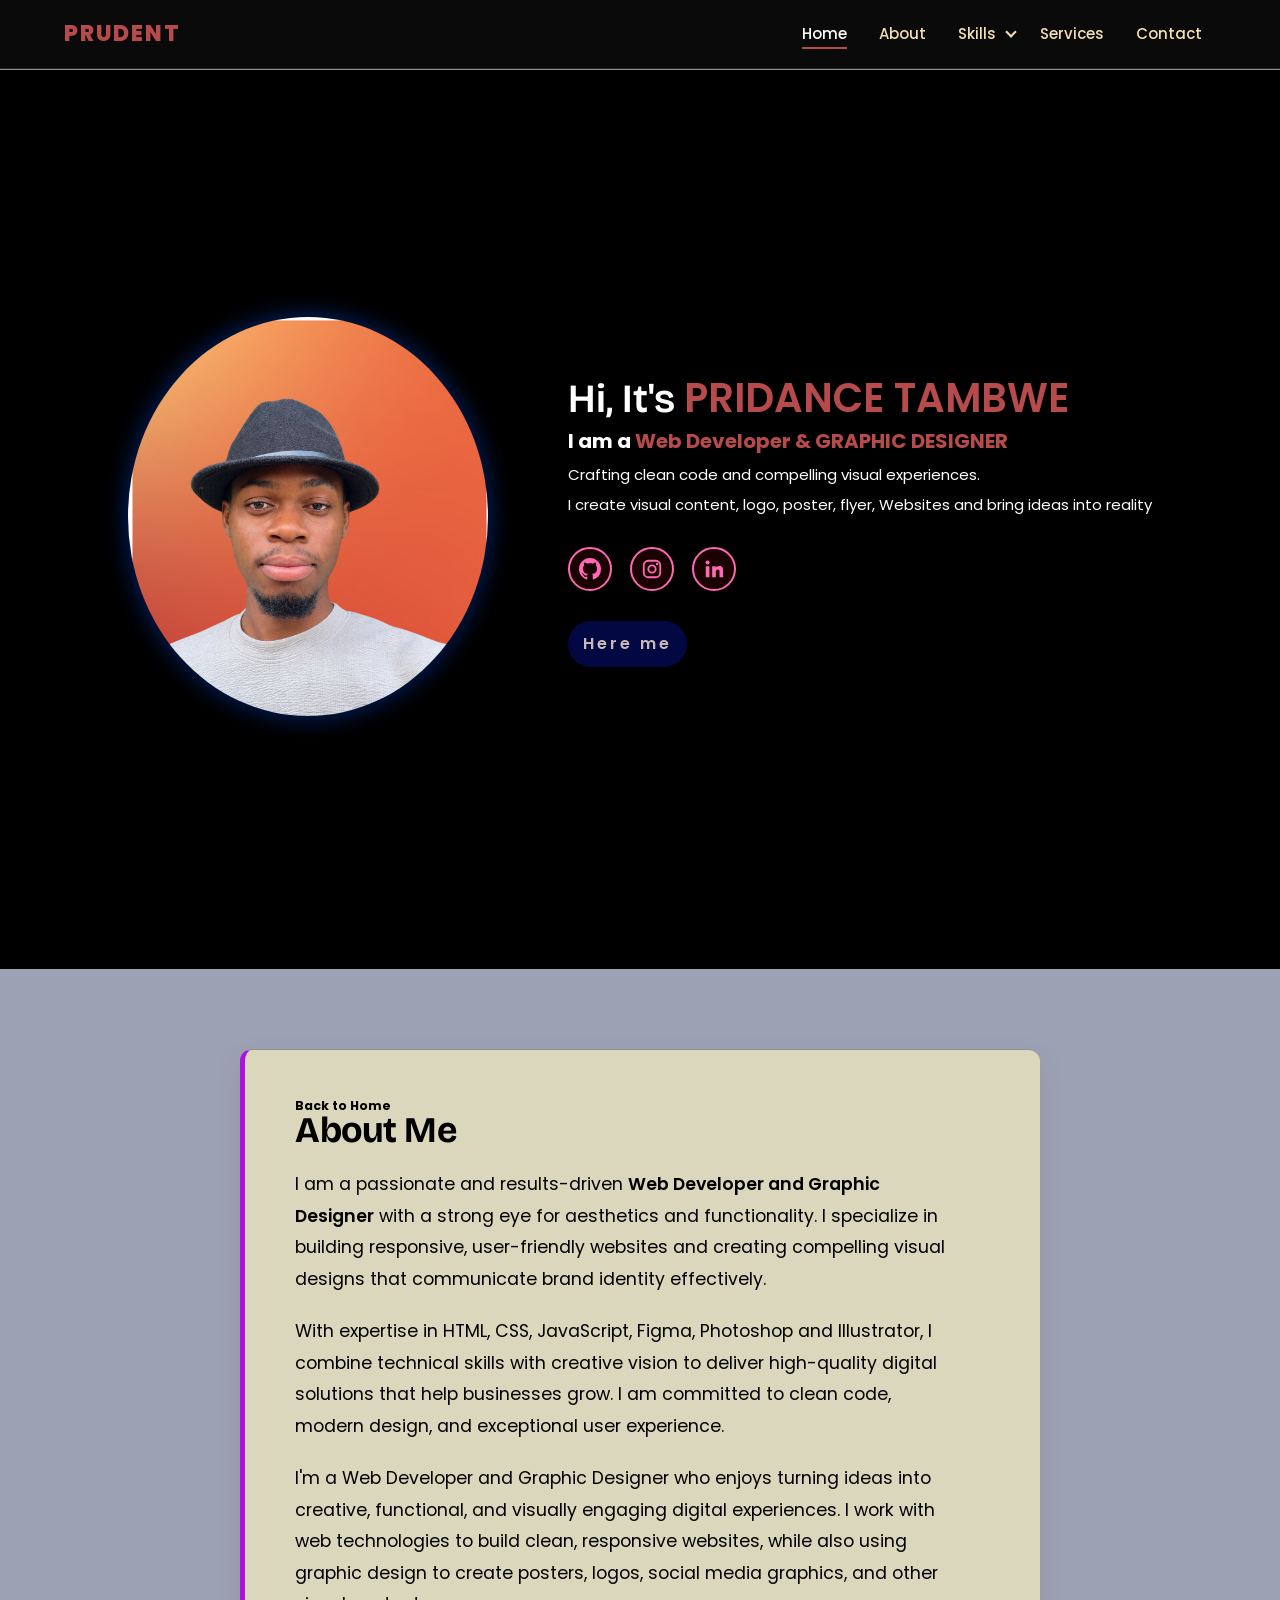
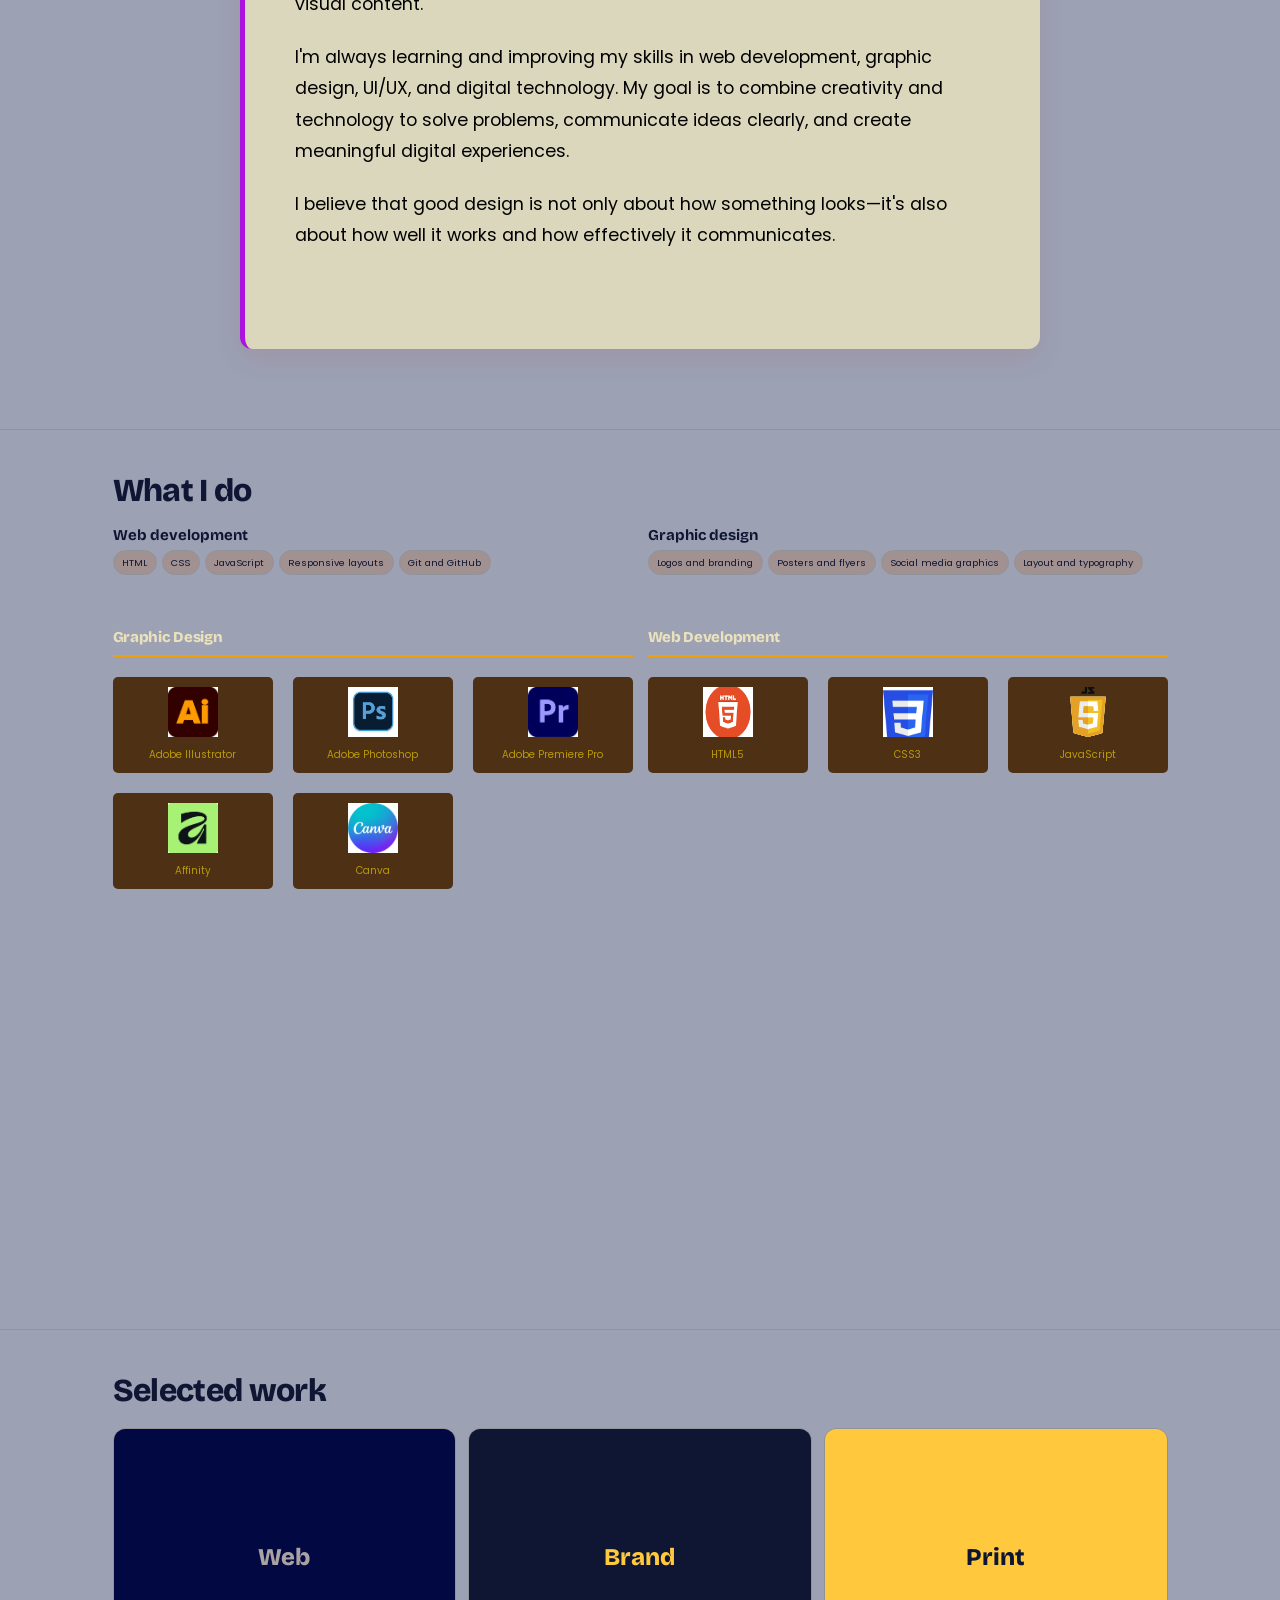
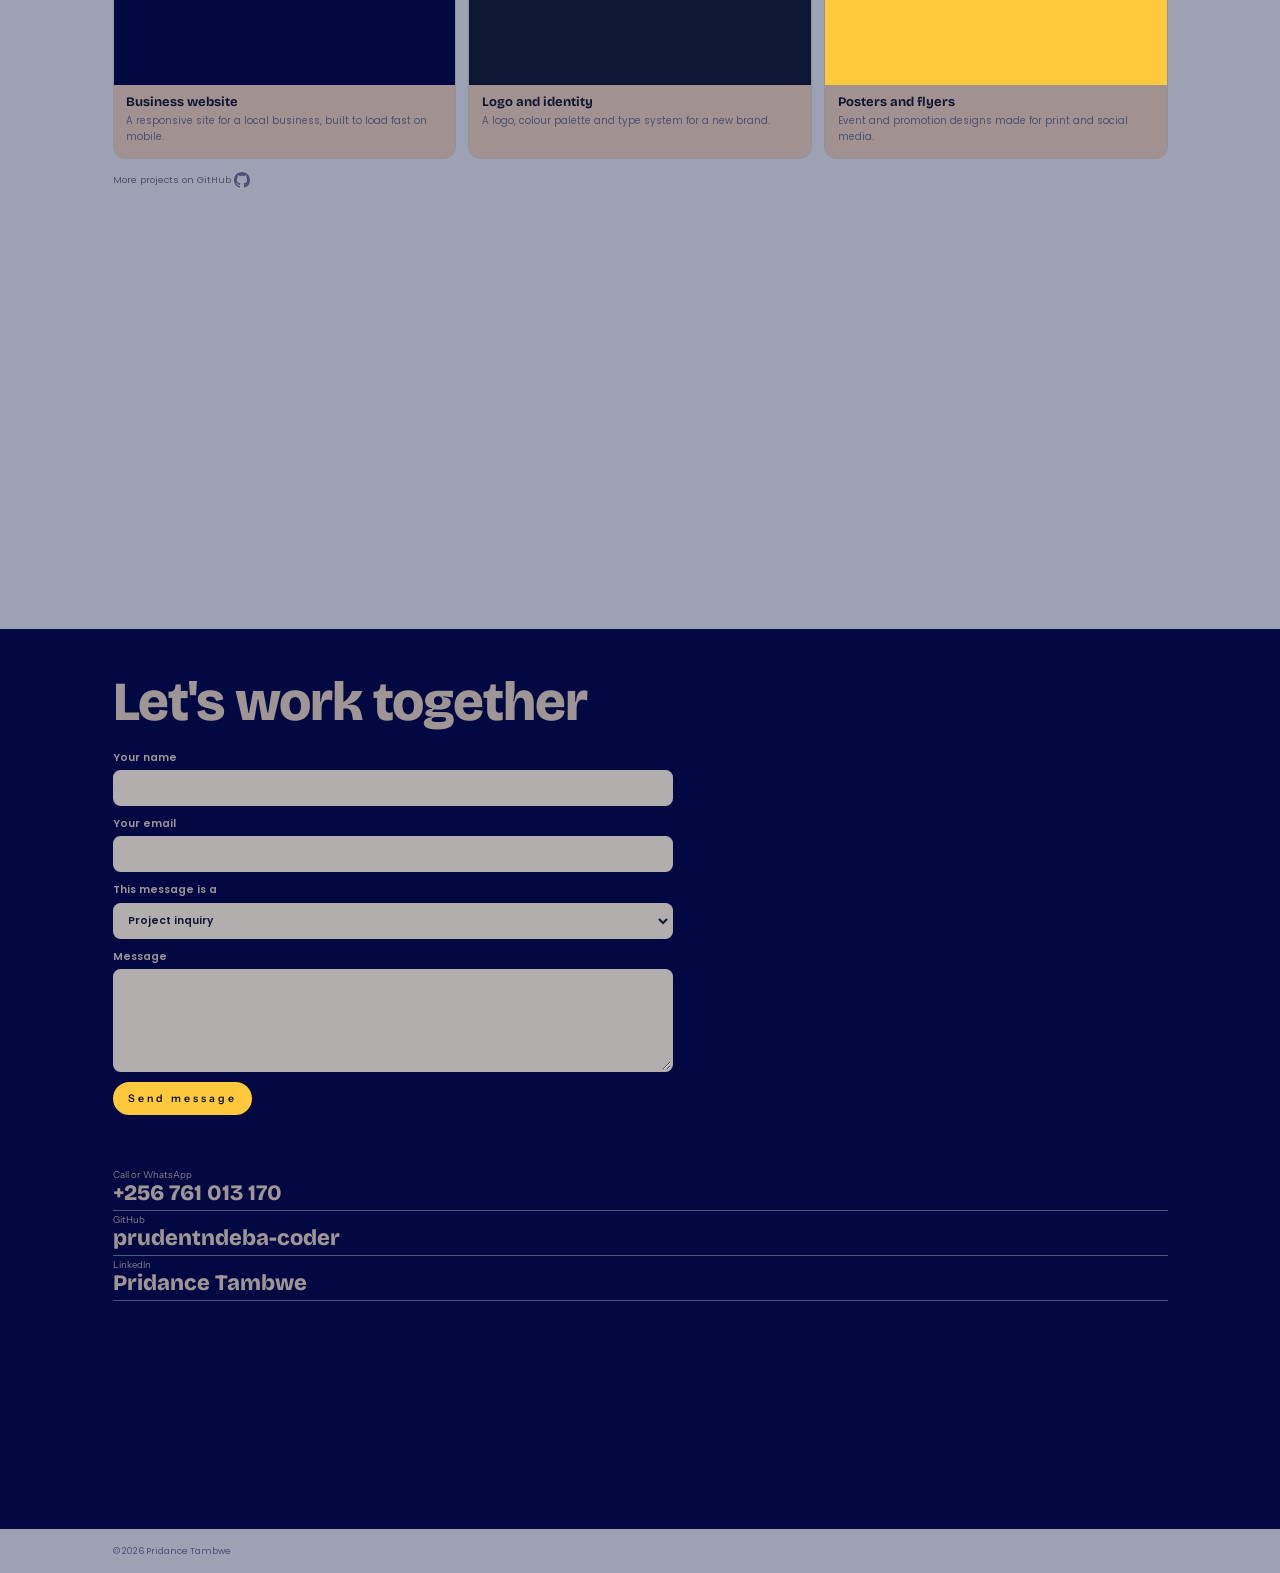
==== index.html @ c1146a16 "Add files via upload" ====
<!DOCTYPE html>
<html lang="en">

<head>
    <meta charset="UTF-8">
    <meta name="viewport" content="width=device-width, initial-scale=1.0">
    <link rel="preconnect" href="https://fonts.googleapis.com">
    <link rel="preconnect" href="https://fonts.gstatic.com" crossorigin>
    <link rel="stylesheet" href="https://fonts.googleapis.com/css2?family=Bricolage+Grotesque:wght@600;800&family=Instrument+Sans:wght@400;600&family=Poppins:wght@100;400;500;600;700;800&display=swap">
    <title>Pridance Tambwe | Web Developer & Graphic Designer</title>
    <link rel="stylesheet" href="style.css">
    <link rel="stylesheet" href="Styles.css">
    <link rel="stylesheet" href="nav.css">
    <script src="nav.js" defer></script>
</head>

<body class="Home-page">
    <header class="site-header">
    <div class="nav-inner">
      <a class="brand" href="index.html">PRUDENT</a>
      <button class="nav-toggle" type="button" aria-expanded="false" aria-controls="main-menu" aria-label="Open menu"><span></span></button>
      <nav class="main-nav" aria-label="Main">
        <ul id="main-menu">
        <li><a href="index.html" class="active" aria-current="page">Home</a></li>
        <li><a href="About.html">About</a></li>
        <li class="has-dropdown">
          <a href="Skills.html">Skills</a>
          <button class="dd-toggle" type="button" aria-expanded="false" aria-label="Show skills menu"></button>
          <ul class="dropdown">
            <li><a href="Skills.html#html">HTML</a></li>
            <li><a href="Skills.html#css">CSS</a></li>
            <li><a href="Skills.html#javascript">JavaScript</a></li>
            <li><a href="Skills.html#photoshop">Adobe Photoshop</a></li>
            <li><a href="Skills.html#illustrator">Adobe Illustrator</a></li>
            <li><a href="Skills.html#premiere">Adobe Premiere Pro</a></li>
            <li><a href="Skills.html#affinity">Affinity</a></li>
            <li><a href="Skills.html#canva">Canva</a></li>
          </ul>
        </li>
        <li><a href="Services.html">Services</a></li>
        <li><a href="Contact.html">Contact</a></li>
        </ul>
      </nav>
    </div>
  </header>
    <section class="home">
        <div class="home-img">
            <img src="1.png" alt="Portrait of Pridance Tambwe">
        </div>
        <div class="home-content">
            <h1>Hi, It's <span>PRIDANCE TAMBWE</span></h1>
            <h5>I am a <span>Web Developer & GRAPHIC DESIGNER
                </span></h5>
               <div class="tagline">
                <p>Crafting clean code and compelling visual experiences.</p>
                <p>I create visual content, logo, poster, flyer, Websites and bring ideas into reality</p>
            </div>
            <div class=" social-icons">
                <a href="https://github.com/prudentndeba-coder" aria-label="GitHub"><svg class="icon" viewBox="0 0 16 16" aria-hidden="true" focusable="false"><path fill="currentColor" d="M8 0C3.58 0 0 3.58 0 8c0 3.54 2.29 6.53 5.47 7.59.4.07.55-.17.55-.38 0-.19-.01-.82-.01-1.49-2.01.37-2.53-.49-2.69-.94-.09-.23-.48-.94-.82-1.13-.28-.15-.68-.52-.01-.53.63-.01 1.08.58 1.23.82.72 1.21 1.87.87 2.33.66.07-.52.28-.87.51-1.07-1.78-.2-3.64-.89-3.64-3.95 0-.87.31-1.59.82-2.15-.08-.2-.36-1.02.08-2.12 0 0 .67-.21 2.2.82.64-.18 1.32-.27 2-.27.68 0 1.36.09 2 .27 1.53-1.04 2.2-.82 2.2-.82.44 1.1.16 1.92.08 2.12.51.56.82 1.27.82 2.15 0 3.07-1.87 3.75-3.65 3.95.29.25.54.73.54 1.48 0 1.07-.01 1.93-.01 2.2 0 .21.15.46.55.38A8.013 8.013 0 0016 8c0-4.42-3.58-8-8-8z"/></svg></a>
                <a href="https://www.instagram.com/prudentndeba/" aria-label="Instagram"><svg class="icon" viewBox="0 0 24 24" aria-hidden="true" focusable="false"><rect x="3" y="3" width="18" height="18" rx="5" fill="none" stroke="currentColor" stroke-width="2"/><circle cx="12" cy="12" r="4" fill="none" stroke="currentColor" stroke-width="2"/><circle cx="17.5" cy="6.5" r="1.3" fill="currentColor"/></svg></a>
                <a href="https://www.linkedin.com/in/prudent-ndeba-33538540b?" aria-label="LinkedIn"><svg class="icon" viewBox="0 0 24 24" aria-hidden="true" focusable="false"><rect x="3" y="9" width="4" height="12" fill="currentColor"/><circle cx="5" cy="5" r="2.2" fill="currentColor"/><path fill="currentColor" d="M10 9h3.8v1.7c.6-1.1 2-2 3.9-2 3.4 0 4.3 2.2 4.3 5.1V21h-4v-6c0-1.4-.3-2.5-1.8-2.5S14 13.6 14 15v6h-4z"/></svg></a>




        </div>
        <a href="https://t.me/prudent_ndeba" class="btn">Here me</a>
        </div>
    </section>







    <section class="about">
        <h3><a href="index.html" class="back">Back to Home</a></h3>
        <h2>About Me</h2>
        <p>I am a passionate and results-driven <span>Web Developer and Graphic Designer</span> with a strong eye for aesthetics and functionality. I specialize in building responsive, user-friendly websites and creating compelling visual designs that communicate brand identity effectively.</p>
        <p>With expertise in HTML, CSS, JavaScript, Figma, Photoshop and Illustrator, I combine technical skills with creative vision to deliver high-quality digital solutions that help businesses grow. I am committed to clean code, modern design, and exceptional user experience.</p>
        <p>I'm a Web Developer and Graphic Designer who enjoys turning ideas into creative, functional, and visually engaging digital experiences. I work with web technologies to build clean, responsive websites, while also using graphic design to create posters, logos, social media graphics, and other visual content.</p>
        <p>I'm always learning and improving my skills in web development, graphic design, UI/UX, and digital technology. My goal is to combine creativity and technology to solve problems, communicate ideas clearly, and create meaningful digital experiences.</p>
        <p>I believe that good design is not only about how something looks—it's also about how well it works and how effectively it communicates.</p>

    </section>






    <section id="skills">
        <div class="wrap">
            <h2>What I do</h2>
            <div class="skills">
                <div>
                    <h3>Web development</h3>
                    <ul>
                        <li>HTML</li>
                        <li>CSS</li>
                        <li>JavaScript</li>
                        <li>Responsive layouts</li>
                        <li>Git and GitHub</li>
                    </ul>
                </div>
                <div>
                    <h3>Graphic design</h3>
                    <ul>
                        <li>Logos and branding</li>
                        <li>Posters and flyers</li>
                        <li>Social media graphics</li>
                        <li>Layout and typography</li>
                    </ul>
                </div>



                <div class="skills-category">
                    <h2>Graphic Design</h2>
                    <div class="skills-grid">
                        <div class="skill-item">
                            <img src="illustrator.png" alt="Adobe illustrator">
                            <span>Adobe Illustrator</span>
                        </div>
                        <div class="skill-item">
                            <img src="photoshop.jpg" alt="Adobe Photoshop">
                            <span>Adobe Photoshop</span>
                        </div>
                        <div class="skill-item">
                            <img src="premier.png" alt="Adobe Premiere Pro">
                            <span>Adobe Premiere Pro</span>
                        </div>
                        <div class="skill-item">

                            <img src="2.png" alt="Affinity">
                            <span>Affinity</span>
                        </div>
                        <div class="skill-item">
                            <img src="hello.jpg" alt="Canva">
                            <span>Canva</span>
                        </div>
                    </div>
                </div>
                <div class="skills-category">
                    <h2>Web Development</h2>
                    <div class="skills-grid">
                        <div class="skill-item">
                            <img src="htl logo.png" alt="">
                            <span>HTML5</span>
                        </div>
                        <div class="skill-item">
                            <img src="CSS.png" alt="">
                            <span>CSS3</span>
                        </div>
                        <div class="skill-item">
                            <img src="Javascript-shield.svg" alt="Javascript">
                            <span>JavaScript</span>
                        </div>
                    </div>
                </div>

    </div>
        </div>
    </section>








    <section id="work">
        <div class="wrap">
            <h2>Selected work</h2>
            <div class="work">
                <article class="proj">
                    <div class="thumb t1">Web</div>
                    <div class="b">
                        <h3>Business website</h3>
                        <p>A responsive site for a local business, built to load fast on mobile.</p>
                    </div>
                </article>
                <article class="proj">
                    <div class="thumb t2">Brand</div>
                    <div class="b">
                        <h3>Logo and identity</h3>
                        <p>A logo, colour palette and type system for a new brand.</p>
                    </div>
                </article>
                <article class="proj">
                    <div class="thumb t3">Print</div>
                    <div class="b">
                        <h3>Posters and flyers</h3>
                        <p>Event and promotion designs made for print and social media.</p>
                    </div>
                </article>
            </div>
            <p class="note">More projects on <a href="https://github.com/prudentndeba-coder">GitHub <svg class="icon" viewBox="0 0 16 16" aria-hidden="true" focusable="false"><path fill="currentColor" d="M8 0C3.58 0 0 3.58 0 8c0 3.54 2.29 6.53 5.47 7.59.4.07.55-.17.55-.38 0-.19-.01-.82-.01-1.49-2.01.37-2.53-.49-2.69-.94-.09-.23-.48-.94-.82-1.13-.28-.15-.68-.52-.01-.53.63-.01 1.08.58 1.23.82.72 1.21 1.87.87 2.33.66.07-.52.28-.87.51-1.07-1.78-.2-3.64-.89-3.64-3.95 0-.87.31-1.59.82-2.15-.08-.2-.36-1.02.08-2.12 0 0 .67-.21 2.2.82.64-.18 1.32-.27 2-.27.68 0 1.36.09 2 .27 1.53-1.04 2.2-.82 2.2-.82.44 1.1.16 1.92.08 2.12.51.56.82 1.27.82 2.15 0 3.07-1.87 3.75-3.65 3.95.29.25.54.73.54 1.48 0 1.07-.01 1.93-.01 2.2 0 .21.15.46.55.38A8.013 8.013 0 0016 8c0-4.42-3.58-8-8-8z"/></svg></a> </p>
        </div>
    </section>









    <section id="contact" class="contact">
        <div class="wrap">
            <h2>Let's work together</h2>
            <form id="f" class="form">
                <label>Your name<input name="name" required autocomplete="name"></label>
                <label>Your email<input name="email" type="email" required autocomplete="email"></label>
                <label>This message is a<select name="kind">
                        <option>Project inquiry</option>
                        <option>Feedback</option>
                        <option>Other</option>
                    </select></label>
                <label>Message<textarea name="msg" rows="5" required></textarea></label>
                <button class="btn" type="submit">Send message</button>

                <!-- This element will hold our beautiful thank you message -->
                <p id="st" role="status"></p>
            </form>
            <a href="tel:+256761013170"><small>Call or WhatsApp</small>+256 761 013 170</a>
            <a href="https://github.com/prudentndeba-coder"><small>GitHub</small>prudentndeba-coder</a>
            <a href="https://www.linkedin.com/in/pridance-tambwe-33538540b"><small>LinkedIn</small>Pridance Tambwe</a>
        </div>
    </section>
    <footer>
        <div class="wrap">&copy; 2026 Pridance Tambwe</div>
    </footer>

    <script src="Javascript.js"></script>
</body>

</html>
---- style.css ----
*{
    margin: 0;
    padding: 0;
    box-sizing: border-box;
    text-decoration:none;
    border: none;
    outline: none;
    font-family:'Poppins',sans-serif;
}

html{
    font-size: 62.5%; 
}

body{
    width: 100%;
    min-height: 100vh;
    background-color: black;
    color: white;
}

section{
    min-height: 100vh;
    padding: 6rem 9% 5rem;
}

/* --- Your Exact Profile & Content Styles --- */
.home{
    color: white; /* keeps text readable on the black hero */
    display: flex;
    justify-content: center;
    align-items: center;
    gap: 8rem;
    background-color: black;
}

.home .home-content h1{
    font-size: 4rem;
    font-weight: 600;
    line-height: 1.3; 
}

span{
    color: #b74b4b;
}

.tagline{
    font-weight: 700;
}

.home-content h5{
    font-size: 2rem;
    margin-bottom: 1rem;
    font-weight: 700;
    display: inline;
}

.home-content p {
    font-size: 1.5rem; 
    font-weight: 400;
    margin-top: 6px;
}

.home-img{
    border-radius: 70%;
}

.home-img img{
    position: relative;
    width: 40vh;
    border-radius: 70%;
    box-shadow: 0 0 25px #012675; 
    cursor: pointer;
    transition: 0.2s linear;
}

.home-img img:hover{
    font-size: 1.8rem;
    font-weight: 500;
}

.social-icons a{
    display: inline-flex;
    justify-content: center;
    align-items: center;
    width: 4.4rem;
    height: 4.4rem;
    background-color: rgb(26, 2, 2);
    border: 0.2rem solid #ff69b4;
    border-radius: 50%;
    margin: 3rem 1.5rem 3rem 0;
    transition: 0.3s ease;
    color: #ff69b4; /* pink icons */
}

.social-icons .icon {
    width: 2.2rem;
    height: 2.2rem;
}

.social-icons a:hover {
    transform: scale(1.08);
    background-color: #ff69b4;
    color: black;
}

.btn{
    display: inline-block;
    padding: 1rem 2.8rem;
    background-color: black;
    border-radius: 4rem;
    font-size: 1.6rem;
    color: #b74b4b;
    letter-spacing: 0.3rem;
    font-weight: 600;
    border: 2px solid #b74b4b;
    transition: 0.3s ease;
    cursor: pointer;
}

.btn:hover{
    transform: scale(1.03);
    background-color: #b74b4b;
    color: black;
}

.typing-text{
    font-size: 20px;
    font-weight: 100;
    min-width: 200px;
    text-emphasis: initial;
}

.typing-text span{
    position: relative;
}

.typing-text span:before{
    content: "Web Developer & Graphic Designer";
    color: #fb0505f4;
    animation: words 20s infinite;
}

.typing-text span:after{
    content: "";
    background-color: black;
    position: absolute;
    width: calc(100% + 8px);
    height: 100%;
    border-left: 3px solid #d62b2b;
    right: -8px;
    animation: cursor 0.6s infinite;
}
   
.about {
  max-width: 800px;
  margin: 80px auto;
  padding: 50px;
  background: #dbd7bc; 
  border-left: 5px solid #aa14dc; 
  border-radius: 12px;
  box-shadow: 0 10px 30px rgba(181, 4, 4, 0.08);
  font-family: 'Segoe UI', Arial, sans-serif;
}

.about h2 {
  font-size: 36px;
  font-weight: 700;
  color: black;
  margin-bottom: 20px;
  letter-spacing: -0.5px;
  align-items: center;
}

.about p {
  font-size: 17.5px;
  line-height: 1.8;
  color: black;
  text-align: left;
  font-weight: 400;
  
}

.about span {
  color: black;
  font-weight: 600;
}


/* ==========================================================================
   2. 📱 INDEPENDENT MOBILE ONLY RESPONSIVENESS (Horizontal Row Layout)
   ========================================================================== */
@media(max-width: 768px) {
    /* Stacks text contents cleaner under the profile row on phones */
    .home {
        flex-direction: column-reverse;
        gap: 4rem;
        text-align: center;
    }

    .home-img img {
        width: 250px;
        height: auto;
    }

    .about {
        margin: 40px 15px;
        padding: 25px;
    }

    .about h2 {
        font-size: 28px;
    }
}

.about a {
    color: black;
}

.about p + p {
    margin-top: 1.2em;
}

.note .icon {
    width: 1.6rem;
    height: 1.6rem;
    vertical-align: middle;
}
---- Styles.css ----
:root{--blue:#020841;--ink:#0f1633;--paper:#9ca1b4;--sun:#ffc83d;--line:#91939b;--bg:var(--paper);--fg:var(--ink);--card:#a19191;--mut:#4a5373;
box-sizing:border-box;padding-top:env(safe-area-inset-top,0px);padding-bottom:env(safe-area-inset-bottom,0px)}
@media (prefers-color-scheme:dark){:root:not([data-theme="light"]){--bg:#0c1126;--fg:#bcbdc4;--card:#141b3a;--line:#262f5c;--mut:#a4abcf}}
:root[data-theme="dark"]{--bg:#0c1126;--fg:#b4b5bc;--card:#141b3a;--line:#262f5c;--mut:#a4abcf}
*{box-sizing:border-box;margin:0}
html{scroll-behavior:smooth;scroll-padding-top:env(safe-area-inset-top,0px)}
body{background:var(--bg);color:var(--fg);font:400 1.05rem/1.6 "Instrument Sans",system-ui,sans-serif}
h1,h2,h3{font-family:"Bricolage Grotesque","Instrument Sans",system-ui,sans-serif;line-height:1.02}
a{color:inherit}
:focus-visible{outline:3px solid var(--sun);outline-offset:3px}
.wrap{max-width:1080px;margin:0 auto;padding:0 1.25rem}
.hero{position:relative;display:grid;grid-template-columns:1.15fr .85fr;gap:1rem;align-items:end;min-height:78vh;padding-top:1rem}
.hero h1{font-size:clamp(3.2rem,10.5vw,7.6rem);font-weight:800;letter-spacing:-.035em;padding-bottom:1.5rem}
.hero p.lead{font-size:1.2rem;max-width:30ch;color:var(--mut);margin-bottom:1.5rem}
.btns{display:flex;flex-wrap:wrap;gap:.75rem;padding-bottom:2.5rem}
.btn{display:inline-block;padding:.8rem 1.3rem;border-radius:999px;font-weight:600;text-decoration:none;background:var(--blue);color:#c9b8b8;border:2px solid var(--blue)}
.btn.alt{background:transparent;color:var(--fg);border-color:var(--fg)}
.btn:hover{background:var(--sun);border-color:var(--sun);color:#0f1633}
.photo{background:#a59898;border-radius:2rem 2rem 0 0;align-self:end;overflow:hidden;box-shadow:-14px 0 0 var(--blue)}
.photo img{display:block;width:100%}
section{padding:4.5rem 0;border-top:1px solid var(--line)}
h2{font-size:clamp(2rem,5vw,3.2rem);font-weight:800;letter-spacing:-.02em;margin-bottom:2rem}
.about{display:block}
.about p{max-width:60ch}
.skills{display:grid;grid-template-columns:1fr 1fr;gap:1.5rem}
.skills h3{font-size:1.5rem;margin-bottom:.75rem}
.skills ul{list-style:none;padding:0;display:flex;flex-wrap:wrap;gap:.5rem}
.skills li{border:1.5px solid var(--line);background:var(--card);padding:.35rem .85rem;border-radius:999px;font-size:.95rem}
.work{display:grid;grid-template-columns:repeat(3,1fr);gap:1.25rem}
.proj{background:var(--card);border:1px solid var(--line);border-radius:1.25rem;overflow:hidden;display:flex;flex-direction:column}
.thumb{aspect-ratio:4/3;display:grid;place-items:center;font:800 2.4rem "Bricolage Grotesque",sans-serif;color:#a9a2a2}
.t1{background:var(--blue)}.t2{background:var(--ink);color:var(--sun)}.t3{background:var(--sun);color:var(--ink)}
.proj div.b{padding:1.1rem 1.25rem 1.4rem}
.proj h3{font-size:1.3rem;margin-bottom:.4rem}
.proj p{color:var(--mut);font-size:.98rem}
.note{margin-top:1.25rem;color:var(--mut);font-size:.95rem}
.contact{background:var(--blue);color:#a09595;border:0;margin-top:0}
.contact h2{font-size:clamp(2.4rem,8vw,5.5rem)}
.contact a{display:block;font:800 clamp(1.4rem,4vw,2.2rem) "Bricolage Grotesque",sans-serif;text-decoration:none;padding:.35rem 0;border-bottom:1px solid rgba(255,255,255,.3);overflow-wrap:anywhere}
.contact a:hover{color:var(--sun)}
.contact small{display:block;font:400 .95rem "Instrument Sans";opacity:.85}
.form{display:grid;gap:1rem;max-width:560px;margin-bottom:2.5rem}
.form label{display:grid;gap:.35rem;font-weight:600}
.form input,.form select,.form textarea{font:inherit;padding:.75rem .9rem;border-radius:.75rem;border:2px solid transparent;background:#b3aeae;color:#0f1633;width:100%}
.form .btn{background:var(--sun);border-color:var(--sun);color:#0f1633;cursor:pointer;justify-self:start;font:600 1.05rem "Instrument Sans"}
.form .btn:hover{background:#9e9797;border-color:#aba7a7}
#st{min-height:1.5em}
footer{padding:1.5rem 0;color:var(--mut);font-size:.9rem}
@media(max-width:760px){.hero,.about,.skills,.work{grid-template-columns:1fr}.hero{min-height:0}.photo{max-width:340px;justify-self:center;width:100%}.hero h1{padding-top:1.5rem}.btns{padding-bottom:1.5rem}}
@media(prefers-reduced-motion:no-preference){.hero h1{animation:rise .8s ease-out both}@keyframes rise{from{opacity:0;transform:translateY(24px)}}}
/* ================================ */
@media (max-width: 995px) {
    .work {
        grid-template-columns: repeat(3, 1fr); 
    }
}

@media (max-width: 650px) {
    .work {
        grid-template-columns: 1fr; 
    }
}

/* Skills grid (moved here from the inline <style> blocks) */
        .skills-container {
            max-width: 1000px;
            margin-top: 100px;
            padding: 40px 20px;
            font-family: sans-serif;
        }

        .skills-category h2 {
            font-size: 1.5rem;
            color: rgb(235, 226, 187);
            border-bottom: 2px solid #f2a008;
            padding-bottom: 10px;
            margin-top: 40px;
        }

        .skills-grid {
            display: grid;
            grid-template-columns: repeat(auto-fill, minmax(120px, 2fr));
            gap: 20px;
            margin-top: 20px;
        }

        .skill-item {
            display: flex;
            flex-direction: column;
            align-items: center;
            justify-content: center;
            padding: 10px;
            background: #4e3114;
            border-radius: 5px;
            transition: transform 0.2s, box-shadow 0.2s;
        }

        .skill-item i,
        .skill-item img {
            font-size: 6rem;
            width: 5rem;
            height: 5rem;
            margin-bottom: 10px;
        }

        .skill-item span {
            font-size: 1rem;
            color: #b79a08;
            text-align: center;
        }

        .skill-item:hover {
            transform: translateY(-5px);
            box-shadow: 0 5px 15px greenyellow;
        }

.note .icon {
    width: 16px;
    height: 16px;
    vertical-align: middle;
}
---- nav.css ----
/* Navigation: one straight line on every page and every screen size */
.site-header {
    position: sticky;
    top: 0;
    z-index: 1000;
    background: #0a0a0a;
    border-bottom: 1px solid rgba(255, 255, 255, 0.1);
    font-family: 'Poppins', sans-serif;
}

.nav-inner {
    max-width: 1200px;
    margin: 0 auto;
    padding: 0 24px;
    height: 68px;
    display: flex;
    align-items: center;
    justify-content: space-between;
    gap: 24px;
}

.brand {
    font-size: 22px;
    font-weight: 800;
    letter-spacing: 0.08em;
    color: #b74b4b;
    text-decoration: none;
    white-space: nowrap;
    transition: color 0.2s ease;
}

.brand:hover { color: #d36a6a; }

.main-nav ul {
    list-style: none;
    margin: 0;
    padding: 0;
    display: flex;
    flex-wrap: nowrap;
    align-items: center;
    gap: 4px;
}

.main-nav li { position: relative; }

.main-nav a {
    position: relative;
    display: block;
    padding: 10px 14px;
    font-size: 15px;
    font-weight: 500;
    line-height: 1.2;
    white-space: nowrap;
    color: wheat;
    text-decoration: none;
    border: 0;
    transition: color 0.2s ease;
}

/* underline for hover and the current page */
.main-nav > ul > li > a::after {
    content: "";
    position: absolute;
    left: 14px;
    right: 14px;
    bottom: 4px;
    height: 2px;
    background: #b74b4b;
    transform: scaleX(0);
    transform-origin: left;
    transition: transform 0.25s ease;
}

.main-nav a:hover,
.main-nav a.active { color: #fff; }

.main-nav > ul > li > a:hover::after,
.main-nav > ul > li > a.active::after { transform: scaleX(1); }

.main-nav a:focus-visible,
.brand:focus-visible {
    outline: 2px solid #b74b4b;
    outline-offset: 2px;
    border-radius: 4px;
}

/* Skills arrow button */
.has-dropdown { display: flex; align-items: center; }
.has-dropdown > a { padding-right: 4px; }
.has-dropdown > a::after { right: 4px; }

.dd-toggle {
    width: 22px;
    height: 28px;
    padding: 0;
    background: transparent;
    border: 0;
    cursor: pointer;
    position: relative;
}

.dd-toggle::before {
    content: "";
    position: absolute;
    top: 8px;
    left: 7px;
    width: 6px;
    height: 6px;
    border-right: 2px solid wheat;
    border-bottom: 2px solid wheat;
    transform: rotate(45deg);
    transition: transform 0.2s ease, top 0.2s ease;
}

.has-dropdown:hover .dd-toggle::before,
.has-dropdown.open .dd-toggle::before { transform: rotate(-135deg); top: 12px; }

.dd-toggle:focus-visible { outline: 2px solid #b74b4b; outline-offset: 2px; border-radius: 4px; }

/* Menu button (phones only) */
.nav-toggle {
    display: none;
    width: 44px;
    height: 44px;
    padding: 0;
    background: transparent;
    border: 1px solid rgba(255, 255, 255, 0.2);
    border-radius: 8px;
    cursor: pointer;
    position: relative;
}

.nav-toggle:focus-visible { outline: 2px solid #b74b4b; outline-offset: 2px; }

.nav-toggle span,
.nav-toggle span::before,
.nav-toggle span::after {
    content: "";
    position: absolute;
    width: 20px;
    height: 2px;
    background: wheat;
    transition: transform 0.25s ease;
}

.nav-toggle span { top: 21px; left: 11px; }
.nav-toggle span::before { left: 0; top: -6px; }
.nav-toggle span::after { left: 0; top: 6px; }

.nav-toggle[aria-expanded="true"] span { background: transparent; }
.nav-toggle[aria-expanded="true"] span::before { transform: translateY(6px) rotate(45deg); }
.nav-toggle[aria-expanded="true"] span::after { transform: translateY(-6px) rotate(-45deg); }

/* Skills dropdown (opens on hover, keyboard focus or the arrow) */
.main-nav .dropdown {
    position: absolute;
    top: 100%;
    left: 0;
    min-width: 220px;
    padding: 8px;
    background: #141414;
    border: 1px solid rgba(255, 255, 255, 0.12);
    border-radius: 10px;
    box-shadow: 0 12px 30px rgba(0, 0, 0, 0.45);
    display: none;
    flex-direction: column;
    align-items: stretch;
    gap: 0;
}

.has-dropdown:hover .dropdown,
.has-dropdown:focus-within .dropdown,
.has-dropdown.open .dropdown { display: flex; }

.main-nav .dropdown a {
    padding: 9px 12px;
    font-size: 14px;
    border-radius: 6px;
}

.main-nav .dropdown a:hover { background: rgba(255, 255, 255, 0.08); color: #fff; }

/* Phones: logo and menu button on top; the menu opens as a drop-down list */
@media (max-width: 860px) {
    .nav-inner { height: 60px; padding: 0 16px; }
    .brand { font-size: 20px; }
    .nav-toggle { display: block; }

    .main-nav {
        position: absolute;
        top: 100%;
        left: 0;
        right: 0;
        display: none;
        background: #0a0a0a;
        border-bottom: 1px solid rgba(255, 255, 255, 0.1);
        padding: 8px 16px 16px;
        max-height: calc(100vh - 60px);
        overflow-y: auto;
    }

    .main-nav.open { display: block; }

    .main-nav ul { flex-direction: column; align-items: stretch; gap: 0; }

    .main-nav li { border-bottom: 1px solid rgba(255, 255, 255, 0.08); }
    .main-nav li:last-child { border-bottom: 0; }

    .main-nav a { padding: 14px 8px; font-size: 16px; }

    .main-nav > ul > li > a::after { left: 8px; right: auto; width: 24px; bottom: 8px; }
    .main-nav > ul > li > a.active::after { transform: scaleX(1); }

    .has-dropdown { flex-wrap: wrap; }
    .has-dropdown > a { flex: 1; padding-right: 8px; }
    .has-dropdown > a::after { right: auto; }

    .dd-toggle { width: 44px; height: 44px; }
    .dd-toggle::before { top: 17px; left: 17px; }
    .has-dropdown:hover .dd-toggle::before { transform: rotate(45deg); top: 17px; }
    .has-dropdown.open .dd-toggle::before { transform: rotate(-135deg); top: 20px; }

    /* sub-list opens inside the menu only when the arrow is tapped */
    .main-nav .has-dropdown { position: relative; }

    .main-nav .dropdown {
        position: static;
        display: none;
        flex-basis: 100%;
        min-width: 0;
        background: transparent;
        border: 0;
        box-shadow: none;
        padding: 0 0 8px 12px;
    }

    .has-dropdown:hover .dropdown,
    .has-dropdown:focus-within .dropdown { display: none; }
    .has-dropdown.open .dropdown { display: flex; }
}
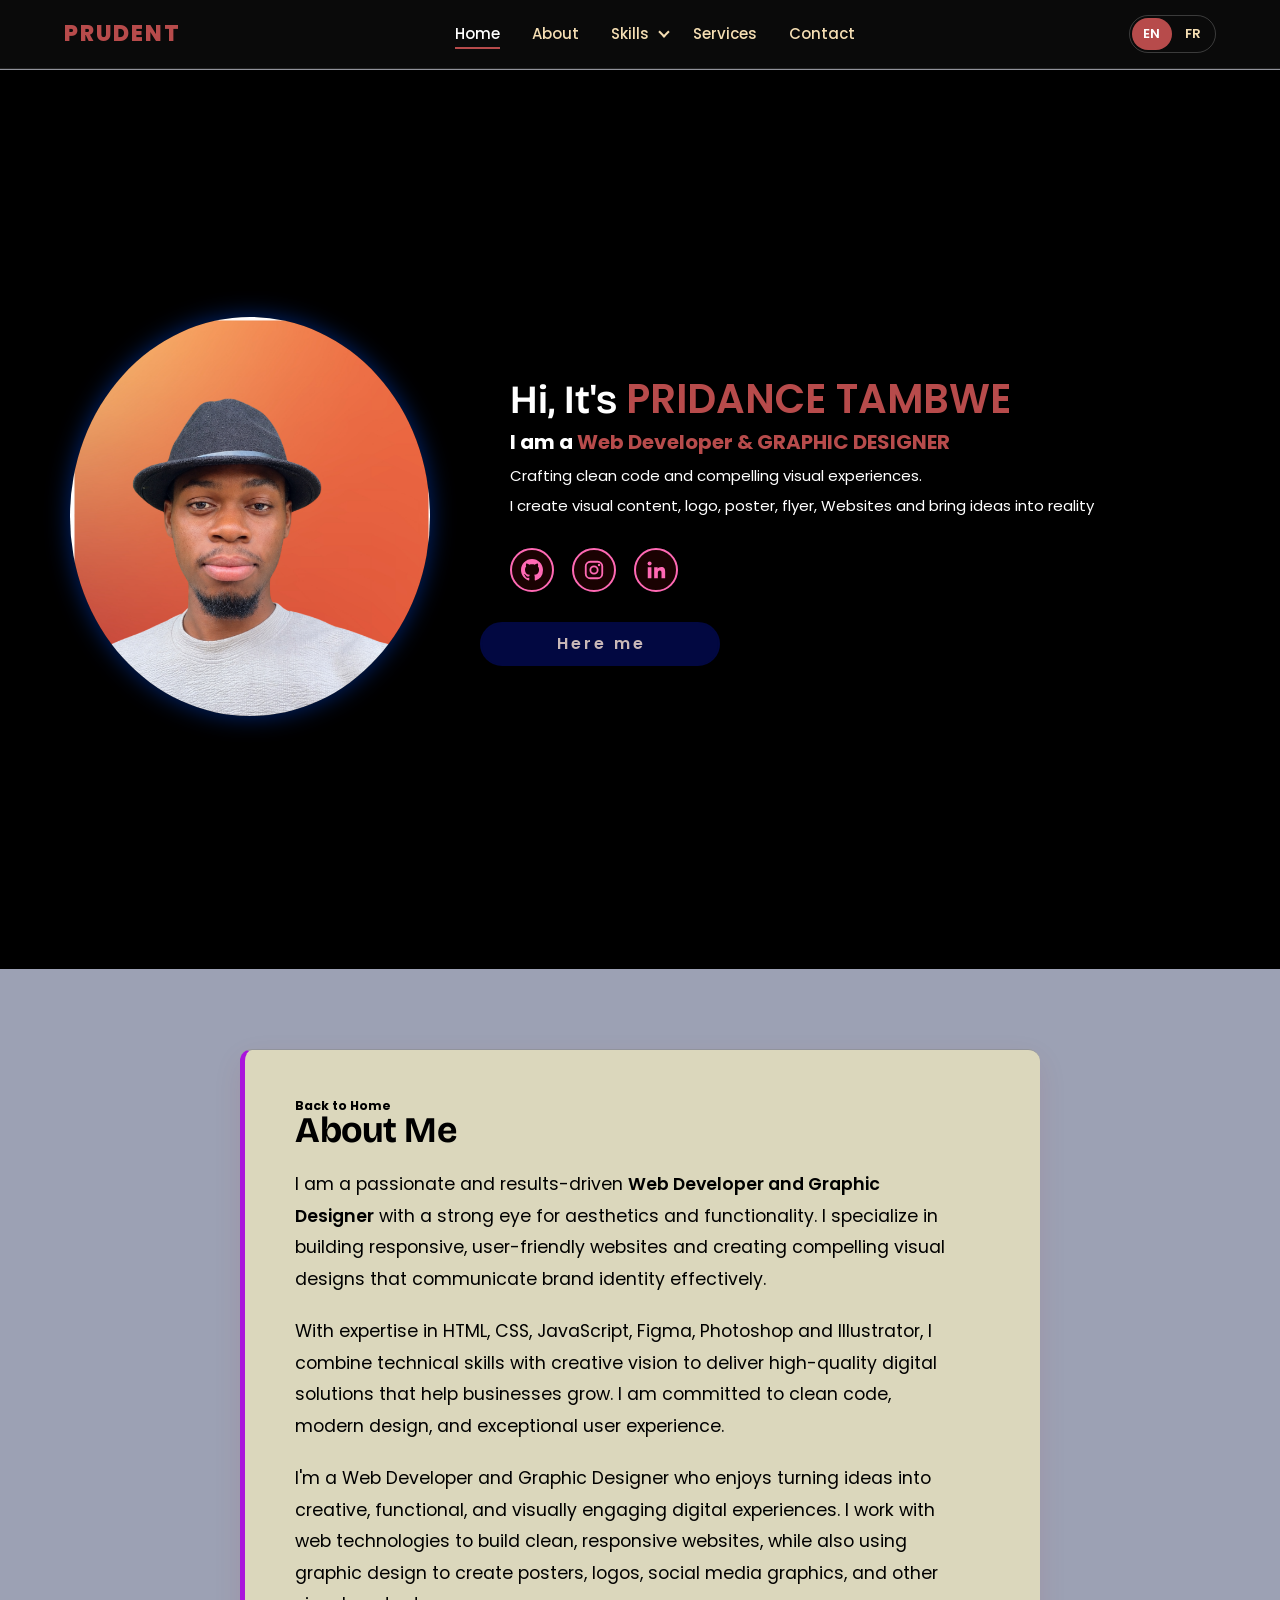
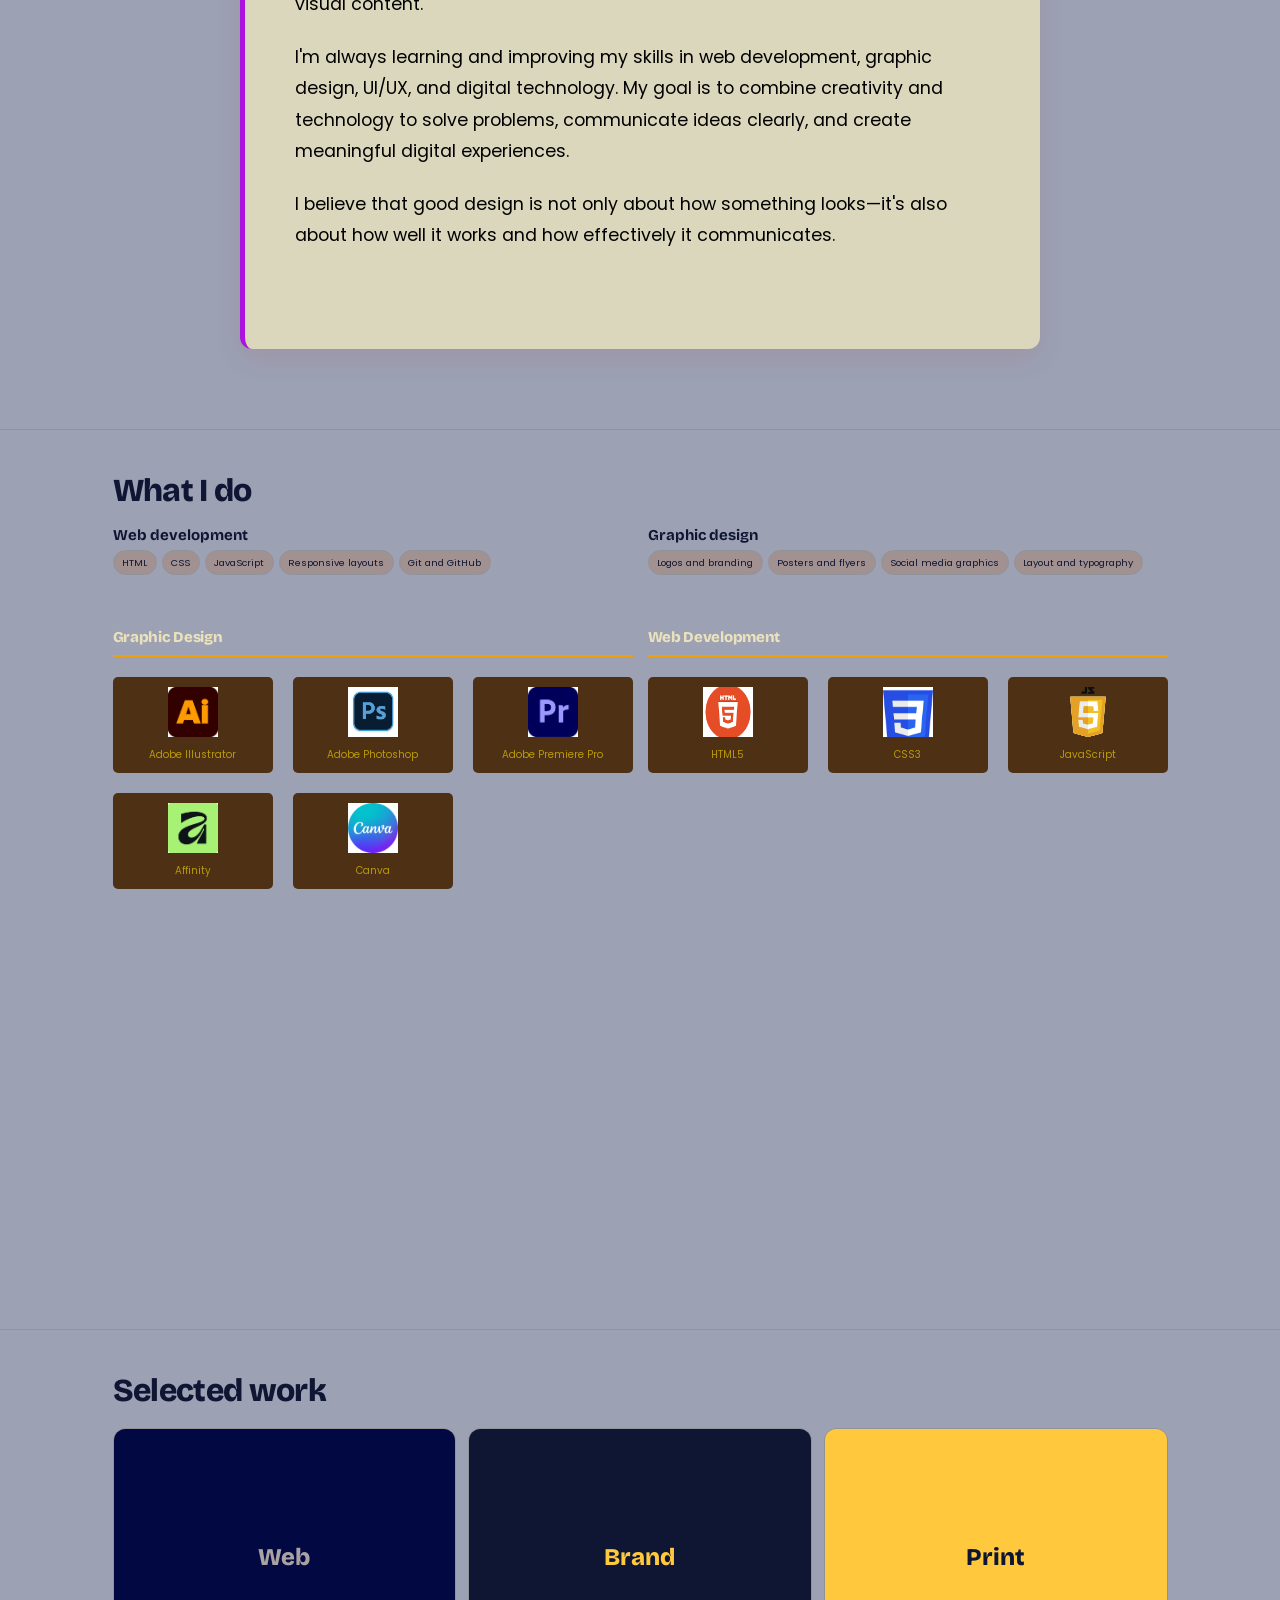
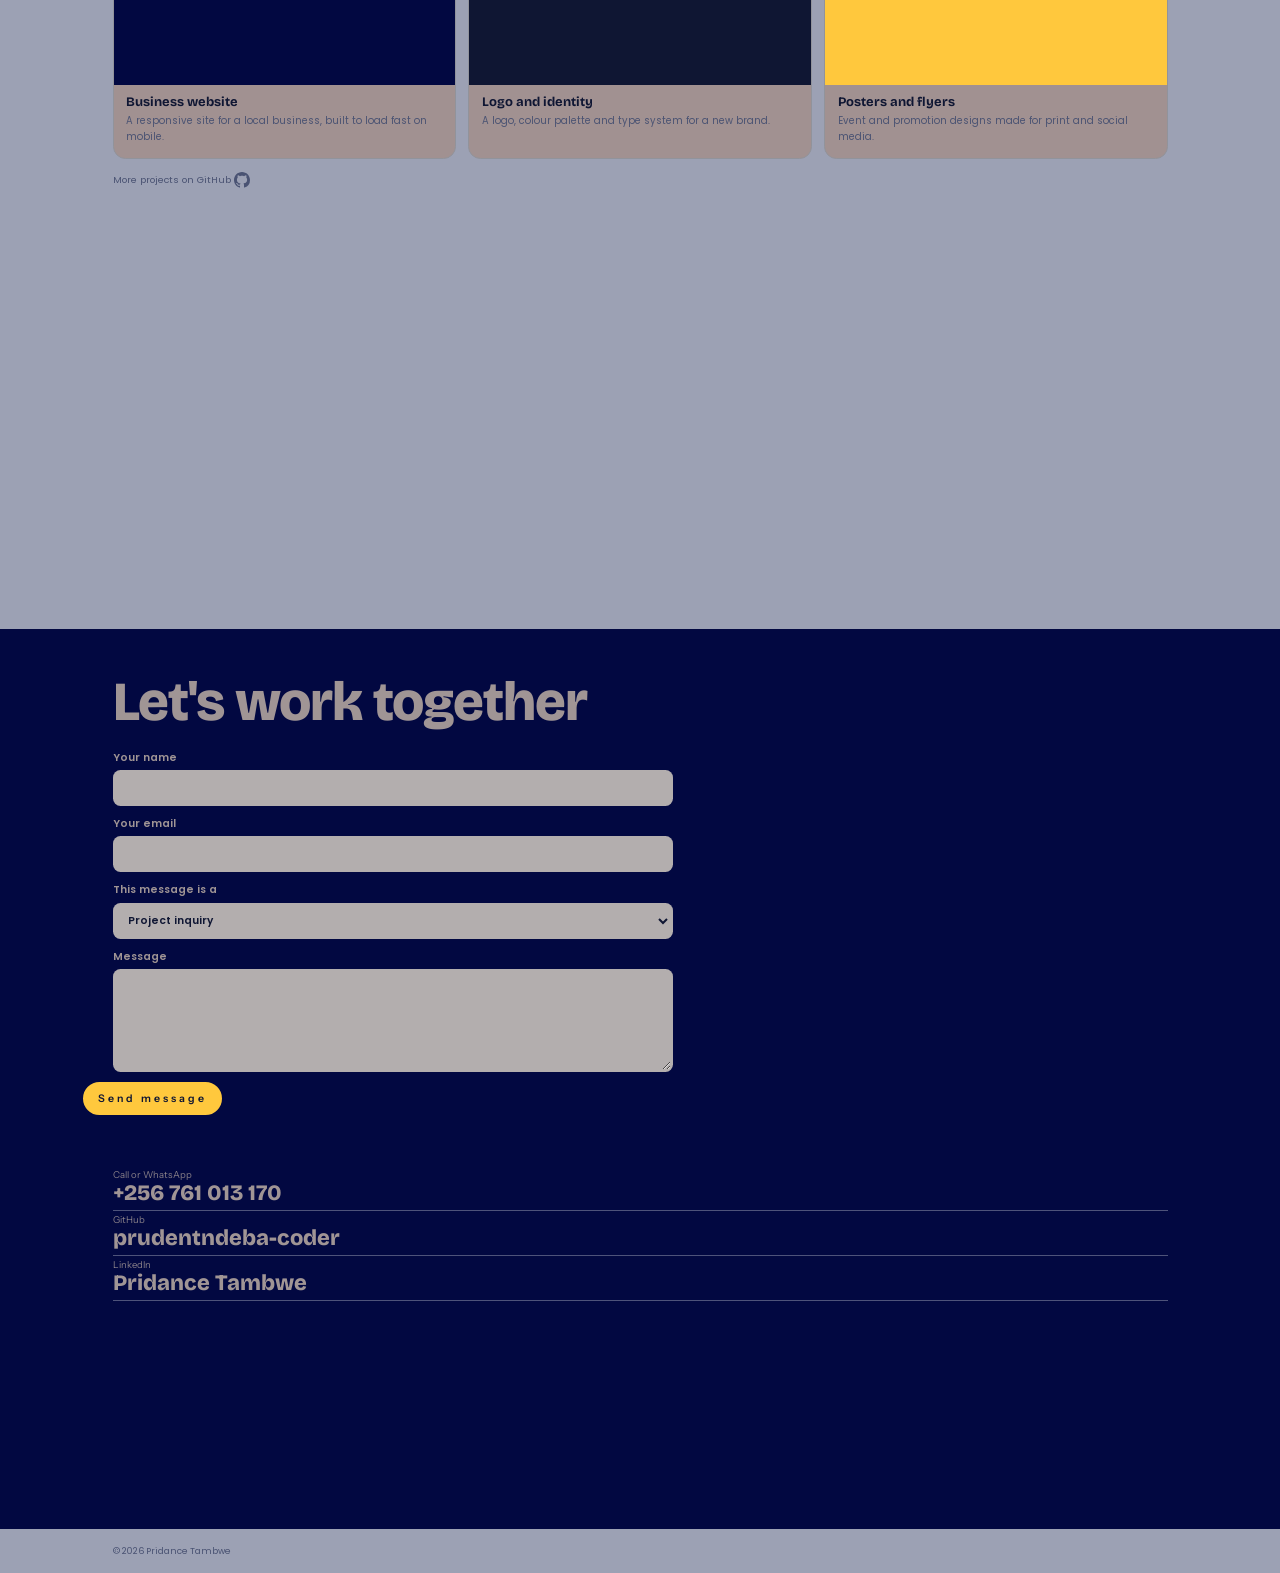
==== commit f1369a21: "Add files via upload" ====
--- a/index.html
+++ b/index.html
@@ -12,6 +12,7 @@
     <link rel="stylesheet" href="Styles.css">
     <link rel="stylesheet" href="nav.css">
     <script src="nav.js" defer></script>
+    <script src="i18n.js" defer></script>
 </head>
 
 <body class="Home-page">
--- a/style.css
+++ b/style.css
@@ -117,6 +117,7 @@
     border: 2px solid #b74b4b;
     transition: 0.3s ease;
     cursor: pointer;
+    margin-left: -30px;
 }
 
 .btn:hover{
@@ -227,3 +228,30 @@
     height: 1.6rem;
     vertical-align: middle;
 }
+
+/* Hero button: same neat look in English and French */
+.home-content .btn {
+    display: inline-flex;
+    align-items: center;
+    justify-content: center;
+    width: 24rem;
+    max-width: 100%;
+    white-space: nowrap;
+    text-align: center;
+    line-height: 1.2;
+    /* extra left padding cancels the trailing letter-spacing so the text looks centred */
+    padding: 1rem 2.8rem 1rem calc(2.8rem + 0.3rem);
+}
+
+/* Desktop: same hero width in every language, so the photo, text and button never shift when switching EN/FR */
+@media (min-width: 769px) {
+    .home {
+        padding-left: 4rem;
+        padding-right: 4rem;
+    }
+
+    .home .home-content {
+        flex: 0 1 70rem;
+        min-width: 0;
+    }
+}
--- a/nav.css
+++ b/nav.css
@@ -155,7 +155,8 @@
 .main-nav .dropdown {
     position: absolute;
     top: 100%;
-    left: 0;
+    left: 100%;
+    z-index: 1100;
     min-width: 220px;
     padding: 8px;
     background: #141414;
@@ -195,8 +196,6 @@
         background: #0a0a0a;
         border-bottom: 1px solid rgba(255, 255, 255, 0.1);
         padding: 8px 16px 16px;
-        max-height: calc(100vh - 60px);
-        overflow-y: auto;
     }
 
     .main-nav.open { display: block; }
@@ -224,17 +223,58 @@
     .main-nav .has-dropdown { position: relative; }
 
     .main-nav .dropdown {
-        position: static;
+        position: absolute;
+        top: 100%;
+        left: auto;
+        right: 0;
         display: none;
-        flex-basis: 100%;
-        min-width: 0;
-        background: transparent;
-        border: 0;
-        box-shadow: none;
-        padding: 0 0 8px 12px;
+        min-width: 210px;
+        padding: 8px;
+        background: #141414;
+        border: 1px solid rgba(255, 255, 255, 0.12);
+        border-radius: 10px;
+        box-shadow: 0 12px 30px rgba(0, 0, 0, 0.45);
     }
+
+    .main-nav .dropdown li { border-bottom: 0; }
 
     .has-dropdown:hover .dropdown,
     .has-dropdown:focus-within .dropdown { display: none; }
     .has-dropdown.open .dropdown { display: flex; }
 }
+
+/* Language switcher (EN | FR), top-right corner */
+.lang-switch {
+    display: flex;
+    gap: 2px;
+    padding: 2px;
+    flex-shrink: 0;
+    border: 1px solid rgba(255, 255, 255, 0.2);
+    border-radius: 999px;
+}
+
+.lang-switch button {
+    padding: 6px 11px;
+    font: 600 13px 'Poppins', sans-serif;
+    letter-spacing: 0.04em;
+    color: wheat;
+    background: transparent;
+    border: 0;
+    border-radius: 999px;
+    cursor: pointer;
+    transition: background 0.2s ease, color 0.2s ease;
+}
+
+.lang-switch button:hover { color: #fff; }
+.lang-switch button[aria-pressed="true"] { background: #b74b4b; color: #fff; }
+.lang-switch button:focus-visible { outline: 2px solid #b74b4b; outline-offset: 2px; }
+
+@media (max-width: 860px) {
+    .lang-switch { margin-left: auto; order: 2; }
+    .nav-toggle { order: 3; }
+}
+
+/* Mid-size screens: keep the floating panel inside the window */
+@media (min-width: 861px) and (max-width: 1000px) {
+    .main-nav .dropdown { left: auto; right: 0; }
+}
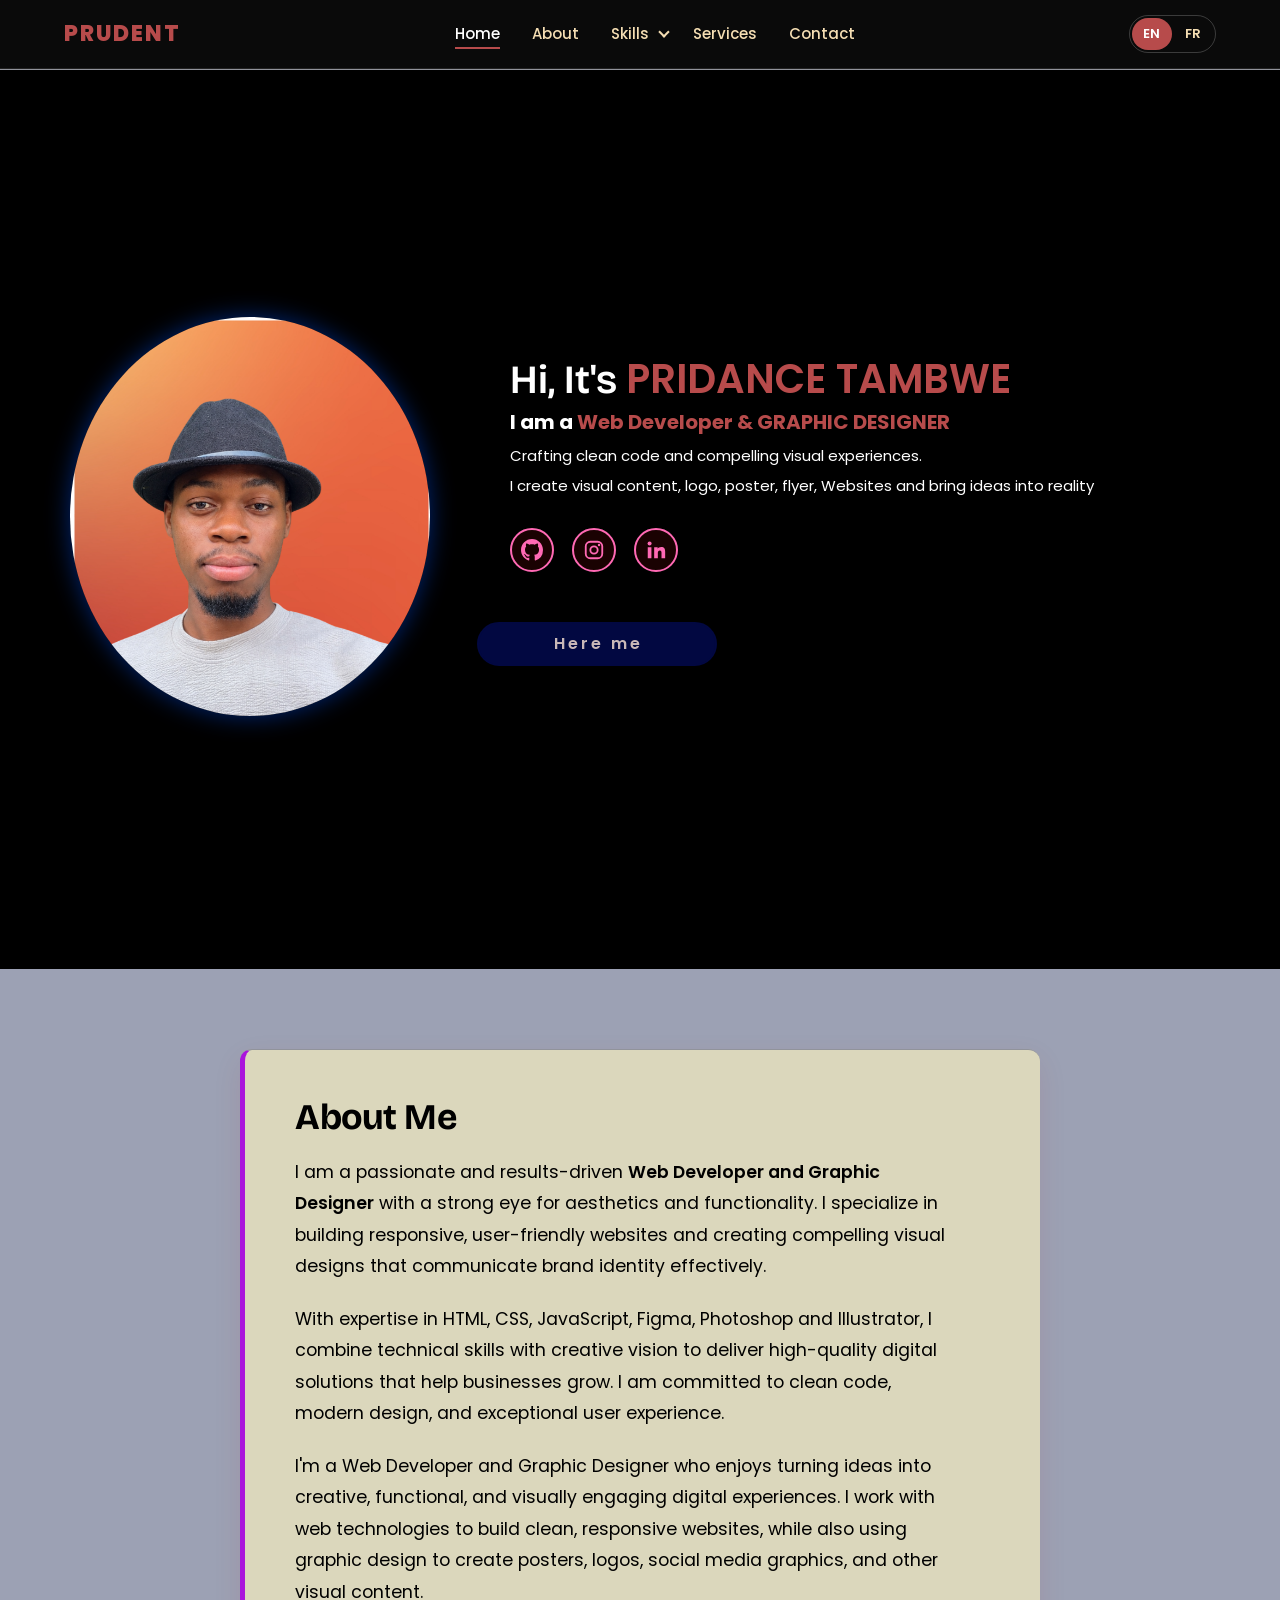
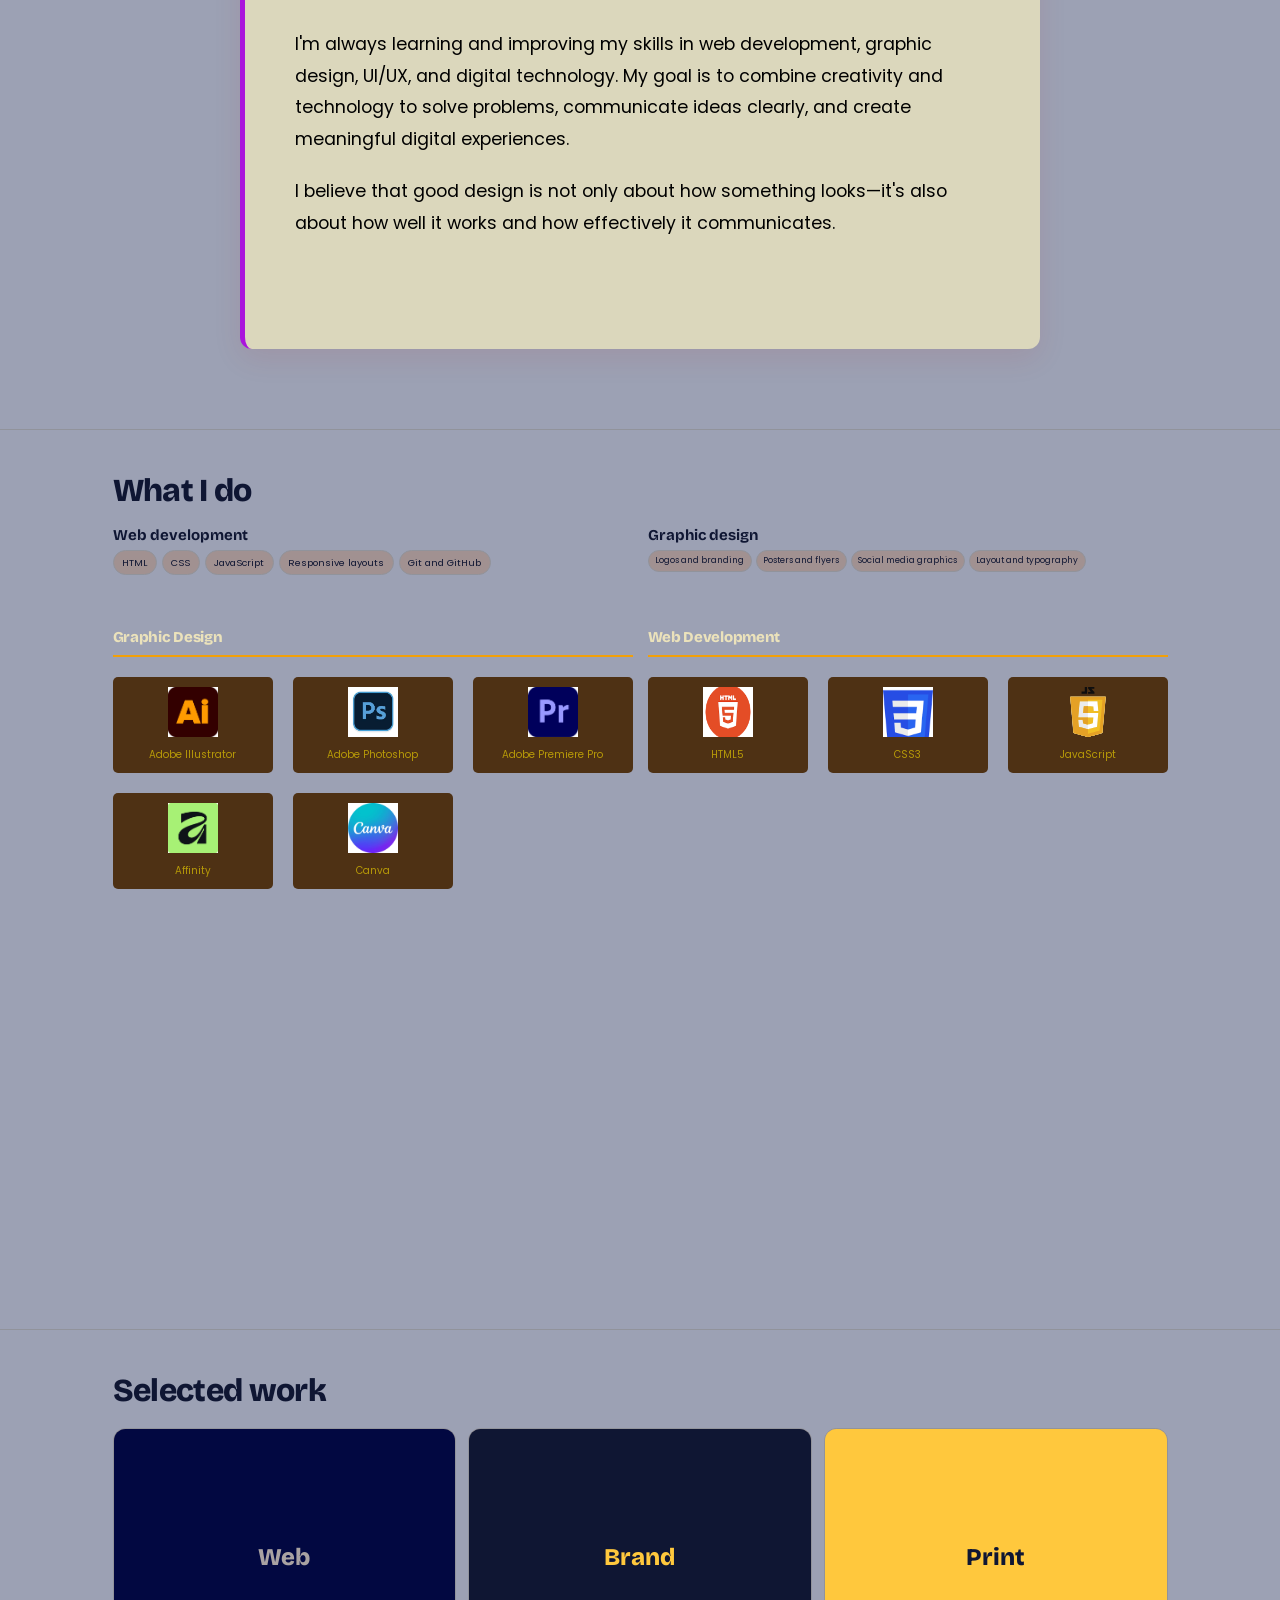
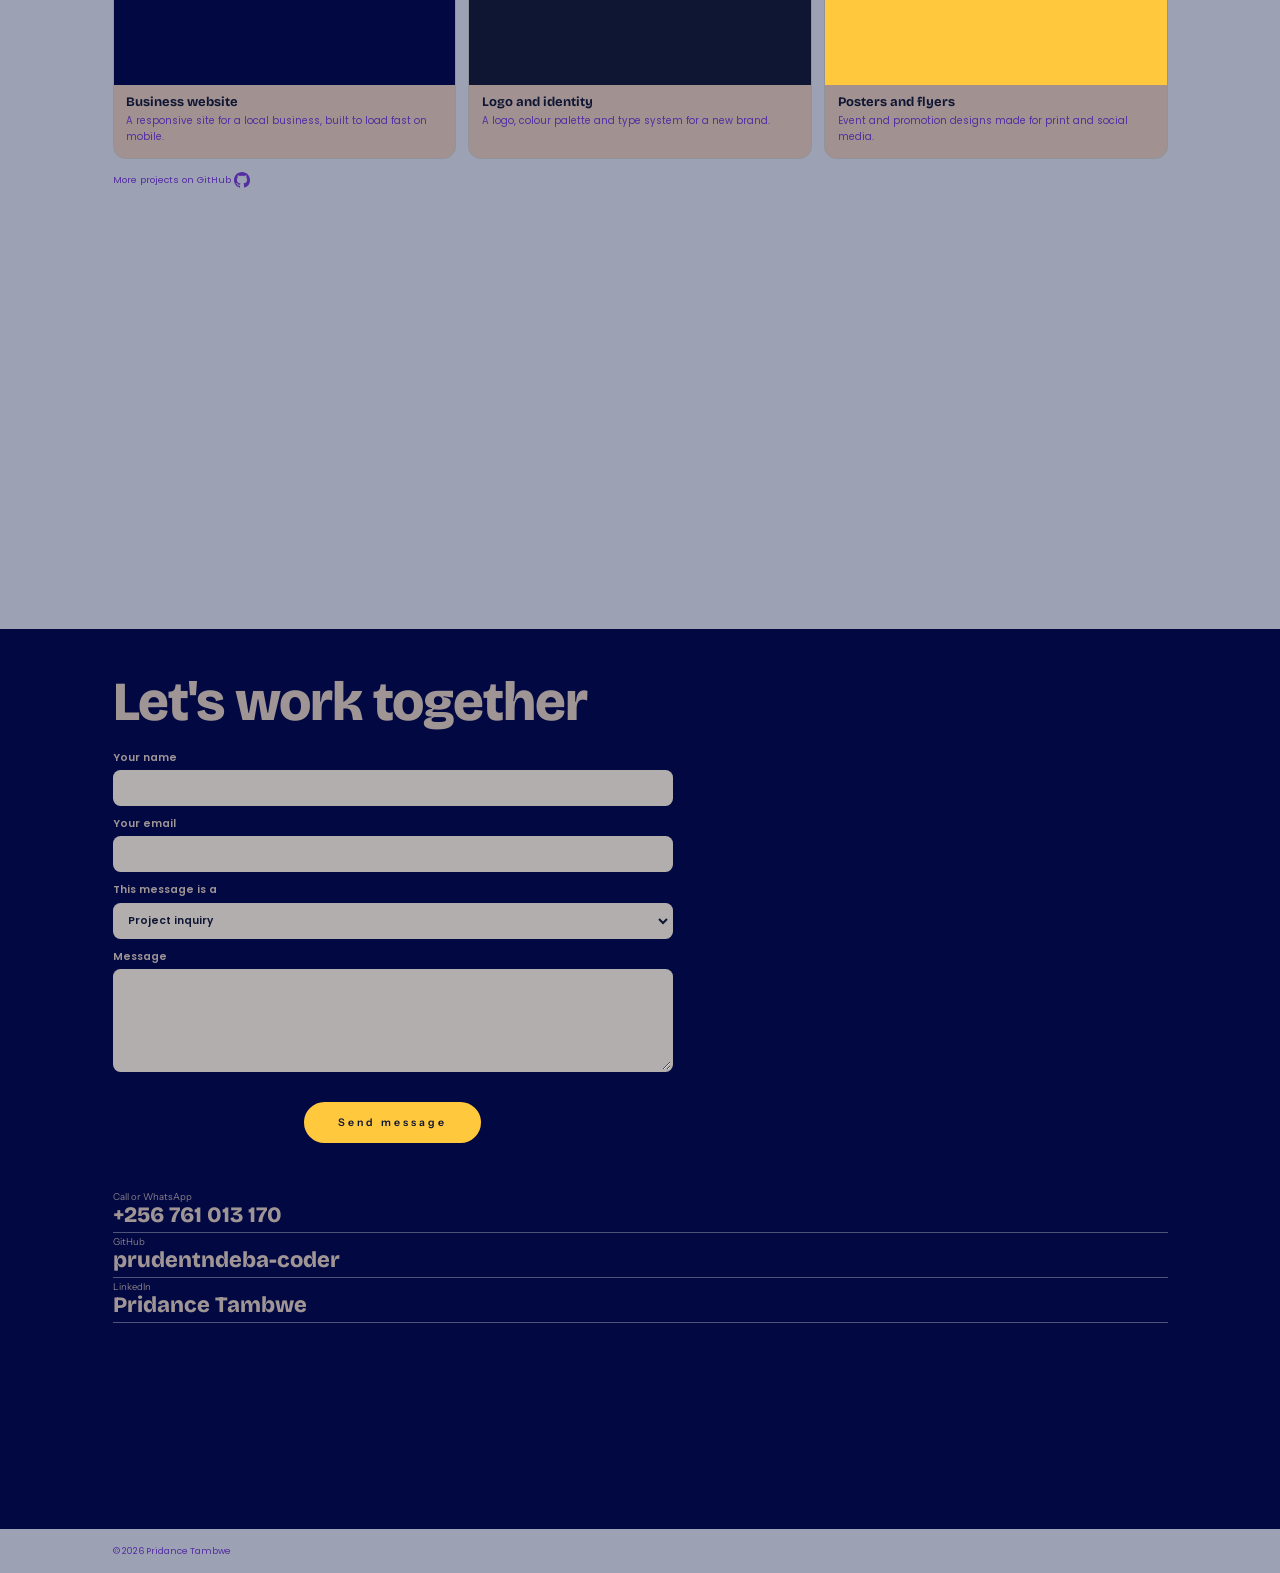
==== commit 49d6d5a7: "Add files via upload" ====
--- a/index.html
+++ b/index.html
@@ -6,7 +6,8 @@
     <meta name="viewport" content="width=device-width, initial-scale=1.0">
     <link rel="preconnect" href="https://fonts.googleapis.com">
     <link rel="preconnect" href="https://fonts.gstatic.com" crossorigin>
-    <link rel="stylesheet" href="https://fonts.googleapis.com/css2?family=Bricolage+Grotesque:wght@600;800&family=Instrument+Sans:wght@400;600&family=Poppins:wght@100;400;500;600;700;800&display=swap">
+    <link rel="stylesheet"
+        href="https://fonts.googleapis.com/css2?family=Bricolage+Grotesque:wght@600;800&family=Instrument+Sans:wght@400;600&family=Poppins:wght@100;400;500;600;700;800&display=swap">
     <title>Pridance Tambwe | Web Developer & Graphic Designer</title>
     <link rel="stylesheet" href="style.css">
     <link rel="stylesheet" href="Styles.css">
@@ -17,33 +18,35 @@
 
 <body class="Home-page">
     <header class="site-header">
-    <div class="nav-inner">
-      <a class="brand" href="index.html">PRUDENT</a>
-      <button class="nav-toggle" type="button" aria-expanded="false" aria-controls="main-menu" aria-label="Open menu"><span></span></button>
-      <nav class="main-nav" aria-label="Main">
-        <ul id="main-menu">
-        <li><a href="index.html" class="active" aria-current="page">Home</a></li>
-        <li><a href="About.html">About</a></li>
-        <li class="has-dropdown">
-          <a href="Skills.html">Skills</a>
-          <button class="dd-toggle" type="button" aria-expanded="false" aria-label="Show skills menu"></button>
-          <ul class="dropdown">
-            <li><a href="Skills.html#html">HTML</a></li>
-            <li><a href="Skills.html#css">CSS</a></li>
-            <li><a href="Skills.html#javascript">JavaScript</a></li>
-            <li><a href="Skills.html#photoshop">Adobe Photoshop</a></li>
-            <li><a href="Skills.html#illustrator">Adobe Illustrator</a></li>
-            <li><a href="Skills.html#premiere">Adobe Premiere Pro</a></li>
-            <li><a href="Skills.html#affinity">Affinity</a></li>
-            <li><a href="Skills.html#canva">Canva</a></li>
-          </ul>
-        </li>
-        <li><a href="Services.html">Services</a></li>
-        <li><a href="Contact.html">Contact</a></li>
-        </ul>
-      </nav>
-    </div>
-  </header>
+        <div class="nav-inner">
+            <a class="brand" href="index.html">PRUDENT</a>
+            <button class="nav-toggle" type="button" aria-expanded="false" aria-controls="main-menu"
+                aria-label="Open menu"><span></span></button>
+            <nav class="main-nav" aria-label="Main">
+                <ul id="main-menu">
+                    <li><a href="index.html" class="active" aria-current="page">Home</a></li>
+                    <li><a href="About.html">About</a></li>
+                    <li class="has-dropdown">
+                        <a href="Skills.html">Skills</a>
+                        <button class="dd-toggle" type="button" aria-expanded="false"
+                            aria-label="Show skills menu"></button>
+                        <ul class="dropdown">
+                            <li><a href="Skills.html#html">HTML</a></li>
+                            <li><a href="Skills.html#css">CSS</a></li>
+                            <li><a href="Skills.html#javascript">JavaScript</a></li>
+                            <li><a href="Skills.html#photoshop">Adobe Photoshop</a></li>
+                            <li><a href="Skills.html#illustrator">Adobe Illustrator</a></li>
+                            <li><a href="Skills.html#premiere">Adobe Premiere Pro</a></li>
+                            <li><a href="Skills.html#affinity">Affinity</a></li>
+                            <li><a href="Skills.html#canva">Canva</a></li>
+                        </ul>
+                    </li>
+                    <li><a href="Services.html">Services</a></li>
+                    <li><a href="Contact.html">Contact</a></li>
+                </ul>
+            </nav>
+        </div>
+    </header>
     <section class="home">
         <div class="home-img">
             <img src="1.png" alt="Portrait of Pridance Tambwe">
@@ -52,20 +55,36 @@
             <h1>Hi, It's <span>PRIDANCE TAMBWE</span></h1>
             <h5>I am a <span>Web Developer & GRAPHIC DESIGNER
                 </span></h5>
-               <div class="tagline">
+            <div class="tagline">
                 <p>Crafting clean code and compelling visual experiences.</p>
                 <p>I create visual content, logo, poster, flyer, Websites and bring ideas into reality</p>
             </div>
             <div class=" social-icons">
-                <a href="https://github.com/prudentndeba-coder" aria-label="GitHub"><svg class="icon" viewBox="0 0 16 16" aria-hidden="true" focusable="false"><path fill="currentColor" d="M8 0C3.58 0 0 3.58 0 8c0 3.54 2.29 6.53 5.47 7.59.4.07.55-.17.55-.38 0-.19-.01-.82-.01-1.49-2.01.37-2.53-.49-2.69-.94-.09-.23-.48-.94-.82-1.13-.28-.15-.68-.52-.01-.53.63-.01 1.08.58 1.23.82.72 1.21 1.87.87 2.33.66.07-.52.28-.87.51-1.07-1.78-.2-3.64-.89-3.64-3.95 0-.87.31-1.59.82-2.15-.08-.2-.36-1.02.08-2.12 0 0 .67-.21 2.2.82.64-.18 1.32-.27 2-.27.68 0 1.36.09 2 .27 1.53-1.04 2.2-.82 2.2-.82.44 1.1.16 1.92.08 2.12.51.56.82 1.27.82 2.15 0 3.07-1.87 3.75-3.65 3.95.29.25.54.73.54 1.48 0 1.07-.01 1.93-.01 2.2 0 .21.15.46.55.38A8.013 8.013 0 0016 8c0-4.42-3.58-8-8-8z"/></svg></a>
-                <a href="https://www.instagram.com/prudentndeba/" aria-label="Instagram"><svg class="icon" viewBox="0 0 24 24" aria-hidden="true" focusable="false"><rect x="3" y="3" width="18" height="18" rx="5" fill="none" stroke="currentColor" stroke-width="2"/><circle cx="12" cy="12" r="4" fill="none" stroke="currentColor" stroke-width="2"/><circle cx="17.5" cy="6.5" r="1.3" fill="currentColor"/></svg></a>
-                <a href="https://www.linkedin.com/in/prudent-ndeba-33538540b?" aria-label="LinkedIn"><svg class="icon" viewBox="0 0 24 24" aria-hidden="true" focusable="false"><rect x="3" y="9" width="4" height="12" fill="currentColor"/><circle cx="5" cy="5" r="2.2" fill="currentColor"/><path fill="currentColor" d="M10 9h3.8v1.7c.6-1.1 2-2 3.9-2 3.4 0 4.3 2.2 4.3 5.1V21h-4v-6c0-1.4-.3-2.5-1.8-2.5S14 13.6 14 15v6h-4z"/></svg></a>
-
-
-
-
-        </div>
-        <a href="https://t.me/prudent_ndeba" class="btn">Here me</a>
+                <a href="https://github.com/prudentndeba-coder" aria-label="GitHub"><svg class="icon"
+                        viewBox="0 0 16 16" aria-hidden="true" focusable="false">
+                        <path fill="currentColor"
+                            d="M8 0C3.58 0 0 3.58 0 8c0 3.54 2.29 6.53 5.47 7.59.4.07.55-.17.55-.38 0-.19-.01-.82-.01-1.49-2.01.37-2.53-.49-2.69-.94-.09-.23-.48-.94-.82-1.13-.28-.15-.68-.52-.01-.53.63-.01 1.08.58 1.23.82.72 1.21 1.87.87 2.33.66.07-.52.28-.87.51-1.07-1.78-.2-3.64-.89-3.64-3.95 0-.87.31-1.59.82-2.15-.08-.2-.36-1.02.08-2.12 0 0 .67-.21 2.2.82.64-.18 1.32-.27 2-.27.68 0 1.36.09 2 .27 1.53-1.04 2.2-.82 2.2-.82.44 1.1.16 1.92.08 2.12.51.56.82 1.27.82 2.15 0 3.07-1.87 3.75-3.65 3.95.29.25.54.73.54 1.48 0 1.07-.01 1.93-.01 2.2 0 .21.15.46.55.38A8.013 8.013 0 0016 8c0-4.42-3.58-8-8-8z" />
+                    </svg></a>
+                <a href="https://www.instagram.com/prudentndeba/" aria-label="Instagram"><svg class="icon"
+                        viewBox="0 0 24 24" aria-hidden="true" focusable="false">
+                        <rect x="3" y="3" width="18" height="18" rx="5" fill="none" stroke="currentColor"
+                            stroke-width="2" />
+                        <circle cx="12" cy="12" r="4" fill="none" stroke="currentColor" stroke-width="2" />
+                        <circle cx="17.5" cy="6.5" r="1.3" fill="currentColor" />
+                    </svg></a>
+                <a href="https://www.linkedin.com/in/prudent-ndeba-33538540b?" aria-label="LinkedIn"><svg class="icon"
+                        viewBox="0 0 24 24" aria-hidden="true" focusable="false">
+                        <rect x="3" y="9" width="4" height="12" fill="currentColor" />
+                        <circle cx="5" cy="5" r="2.2" fill="currentColor" />
+                        <path fill="currentColor"
+                            d="M10 9h3.8v1.7c.6-1.1 2-2 3.9-2 3.4 0 4.3 2.2 4.3 5.1V21h-4v-6c0-1.4-.3-2.5-1.8-2.5S14 13.6 14 15v6h-4z" />
+                    </svg></a>
+
+
+
+
+            </div>
+            <a href="https://t.me/prudent_ndeba" class="btn" style="margin-left: -33px;">Here me</a>
         </div>
     </section>
 
@@ -76,13 +95,21 @@
 
 
     <section class="about">
-        <h3><a href="index.html" class="back">Back to Home</a></h3>
         <h2>About Me</h2>
-        <p>I am a passionate and results-driven <span>Web Developer and Graphic Designer</span> with a strong eye for aesthetics and functionality. I specialize in building responsive, user-friendly websites and creating compelling visual designs that communicate brand identity effectively.</p>
-        <p>With expertise in HTML, CSS, JavaScript, Figma, Photoshop and Illustrator, I combine technical skills with creative vision to deliver high-quality digital solutions that help businesses grow. I am committed to clean code, modern design, and exceptional user experience.</p>
-        <p>I'm a Web Developer and Graphic Designer who enjoys turning ideas into creative, functional, and visually engaging digital experiences. I work with web technologies to build clean, responsive websites, while also using graphic design to create posters, logos, social media graphics, and other visual content.</p>
-        <p>I'm always learning and improving my skills in web development, graphic design, UI/UX, and digital technology. My goal is to combine creativity and technology to solve problems, communicate ideas clearly, and create meaningful digital experiences.</p>
-        <p>I believe that good design is not only about how something looks—it's also about how well it works and how effectively it communicates.</p>
+        <p>I am a passionate and results-driven <span>Web Developer and Graphic Designer</span> with a strong eye for
+            aesthetics and functionality. I specialize in building responsive, user-friendly websites and creating
+            compelling visual designs that communicate brand identity effectively.</p>
+        <p>With expertise in HTML, CSS, JavaScript, Figma, Photoshop and Illustrator, I combine technical skills with
+            creative vision to deliver high-quality digital solutions that help businesses grow. I am committed to clean
+            code, modern design, and exceptional user experience.</p>
+        <p>I'm a Web Developer and Graphic Designer who enjoys turning ideas into creative, functional, and visually
+            engaging digital experiences. I work with web technologies to build clean, responsive websites, while also
+            using graphic design to create posters, logos, social media graphics, and other visual content.</p>
+        <p>I'm always learning and improving my skills in web development, graphic design, UI/UX, and digital
+            technology. My goal is to combine creativity and technology to solve problems, communicate ideas clearly,
+            and create meaningful digital experiences.</p>
+        <p>I believe that good design is not only about how something looks—it's also about how well it works and how
+            effectively it communicates.</p>
 
     </section>
 
@@ -161,7 +188,7 @@
                     </div>
                 </div>
 
-    </div>
+            </div>
         </div>
     </section>
 
@@ -198,7 +225,11 @@
                     </div>
                 </article>
             </div>
-            <p class="note">More projects on <a href="https://github.com/prudentndeba-coder">GitHub <svg class="icon" viewBox="0 0 16 16" aria-hidden="true" focusable="false"><path fill="currentColor" d="M8 0C3.58 0 0 3.58 0 8c0 3.54 2.29 6.53 5.47 7.59.4.07.55-.17.55-.38 0-.19-.01-.82-.01-1.49-2.01.37-2.53-.49-2.69-.94-.09-.23-.48-.94-.82-1.13-.28-.15-.68-.52-.01-.53.63-.01 1.08.58 1.23.82.72 1.21 1.87.87 2.33.66.07-.52.28-.87.51-1.07-1.78-.2-3.64-.89-3.64-3.95 0-.87.31-1.59.82-2.15-.08-.2-.36-1.02.08-2.12 0 0 .67-.21 2.2.82.64-.18 1.32-.27 2-.27.68 0 1.36.09 2 .27 1.53-1.04 2.2-.82 2.2-.82.44 1.1.16 1.92.08 2.12.51.56.82 1.27.82 2.15 0 3.07-1.87 3.75-3.65 3.95.29.25.54.73.54 1.48 0 1.07-.01 1.93-.01 2.2 0 .21.15.46.55.38A8.013 8.013 0 0016 8c0-4.42-3.58-8-8-8z"/></svg></a> </p>
+            <p class="note">More projects on <a href="https://github.com/prudentndeba-coder">GitHub <svg class="icon"
+                        viewBox="0 0 16 16" aria-hidden="true" focusable="false">
+                        <path fill="currentColor"
+                            d="M8 0C3.58 0 0 3.58 0 8c0 3.54 2.29 6.53 5.47 7.59.4.07.55-.17.55-.38 0-.19-.01-.82-.01-1.49-2.01.37-2.53-.49-2.69-.94-.09-.23-.48-.94-.82-1.13-.28-.15-.68-.52-.01-.53.63-.01 1.08.58 1.23.82.72 1.21 1.87.87 2.33.66.07-.52.28-.87.51-1.07-1.78-.2-3.64-.89-3.64-3.95 0-.87.31-1.59.82-2.15-.08-.2-.36-1.02.08-2.12 0 0 .67-.21 2.2.82.64-.18 1.32-.27 2-.27.68 0 1.36.09 2 .27 1.53-1.04 2.2-.82 2.2-.82.44 1.1.16 1.92.08 2.12.51.56.82 1.27.82 2.15 0 3.07-1.87 3.75-3.65 3.95.29.25.54.73.54 1.48 0 1.07-.01 1.93-.01 2.2 0 .21.15.46.55.38A8.013 8.013 0 0016 8c0-4.42-3.58-8-8-8z" />
+                    </svg></a> </p>
         </div>
     </section>
 
@@ -213,7 +244,9 @@
     <section id="contact" class="contact">
         <div class="wrap">
             <h2>Let's work together</h2>
-            <form id="f" class="form">
+            <form id="f" class="form" action="https://formsubmit.co/prudentndeba@gmail.com" method="POST">
+                <input type="hidden" name="_captcha" value="false">
+                <input type="hidden" name="_subject" value="New message from portfolio!">
                 <label>Your name<input name="name" required autocomplete="name"></label>
                 <label>Your email<input name="email" type="email" required autocomplete="email"></label>
                 <label>This message is a<select name="kind">
@@ -221,11 +254,12 @@
                         <option>Feedback</option>
                         <option>Other</option>
                     </select></label>
-                <label>Message<textarea name="msg" rows="5" required></textarea></label>
-                <button class="btn" type="submit">Send message</button>
-
-                <!-- This element will hold our beautiful thank you message -->
-                <p id="st" role="status"></p>
+                <label>Message<textarea name="message" rows="5" required></textarea></label>
+                <button class="btn" type="submit"
+                    style="display:block;margin:20px auto;padding:12px 32px;border-radius:50px;">Send message</button>
+
+                <!-- Success message: stays hidden until FormSubmit confirms the message was sent -->
+                <p id="st" role="status" style="display:none;text-align:center;"></p>
             </form>
             <a href="tel:+256761013170"><small>Call or WhatsApp</small>+256 761 013 170</a>
             <a href="https://github.com/prudentndeba-coder"><small>GitHub</small>prudentndeba-coder</a>
@@ -239,4 +273,4 @@
     <script src="Javascript.js"></script>
 </body>
 
-</html>
+</html>
--- a/style.css
+++ b/style.css
@@ -117,7 +117,7 @@
     border: 2px solid #b74b4b;
     transition: 0.3s ease;
     cursor: pointer;
-    margin-left: -30px;
+    margin: 20px;
 }
 
 .btn:hover{
--- a/Styles.css
+++ b/Styles.css
@@ -1,6 +1,6 @@
-:root{--blue:#020841;--ink:#0f1633;--paper:#9ca1b4;--sun:#ffc83d;--line:#91939b;--bg:var(--paper);--fg:var(--ink);--card:#a19191;--mut:#4a5373;
+:root{--blue:#020841;--ink:#0f1633;--paper:#9ca1b4;--sun:#ffc83d;--line:#91939b;--bg:var(--paper);--fg:var(--ink);--card:#a19191;--mut:#542da1;
 box-sizing:border-box;padding-top:env(safe-area-inset-top,0px);padding-bottom:env(safe-area-inset-bottom,0px)}
-@media (prefers-color-scheme:dark){:root:not([data-theme="light"]){--bg:#0c1126;--fg:#bcbdc4;--card:#141b3a;--line:#262f5c;--mut:#a4abcf}}
+@media (prefers-color-scheme:dark){:root:not([data-theme="light"]){--bg:#0c1126;--fg:#bcbdc4;--card:#131b40;--line:#21216d;--mut:#a4abcf}}
 :root[data-theme="dark"]{--bg:#0c1126;--fg:#b4b5bc;--card:#141b3a;--line:#262f5c;--mut:#a4abcf}
 *{box-sizing:border-box;margin:0}
 html{scroll-behavior:smooth;scroll-padding-top:env(safe-area-inset-top,0px)}
@@ -119,3 +119,25 @@
     height: 16px;
     vertical-align: middle;
 }
+
+/* Graphic design pills: 2 x 2, so "Social media graphics" and "Layout and typography" sit side by side (any language) */
+.skills > div:nth-child(2) ul {
+    display: grid;
+    grid-template-columns: repeat(2, max-content);
+    justify-items: start;
+}
+
+/* Wide screens: all four Graphic design pills on one horizontal line */
+@media (min-width: 1050px) {
+    .skills > div:nth-child(2) ul {
+        display: flex;
+        flex-wrap: nowrap;
+        gap: .4rem;
+    }
+
+    .skills > div:nth-child(2) ul li {
+        white-space: nowrap;
+        font-size: .85rem;
+        padding: .3rem .65rem;
+    }
+}
